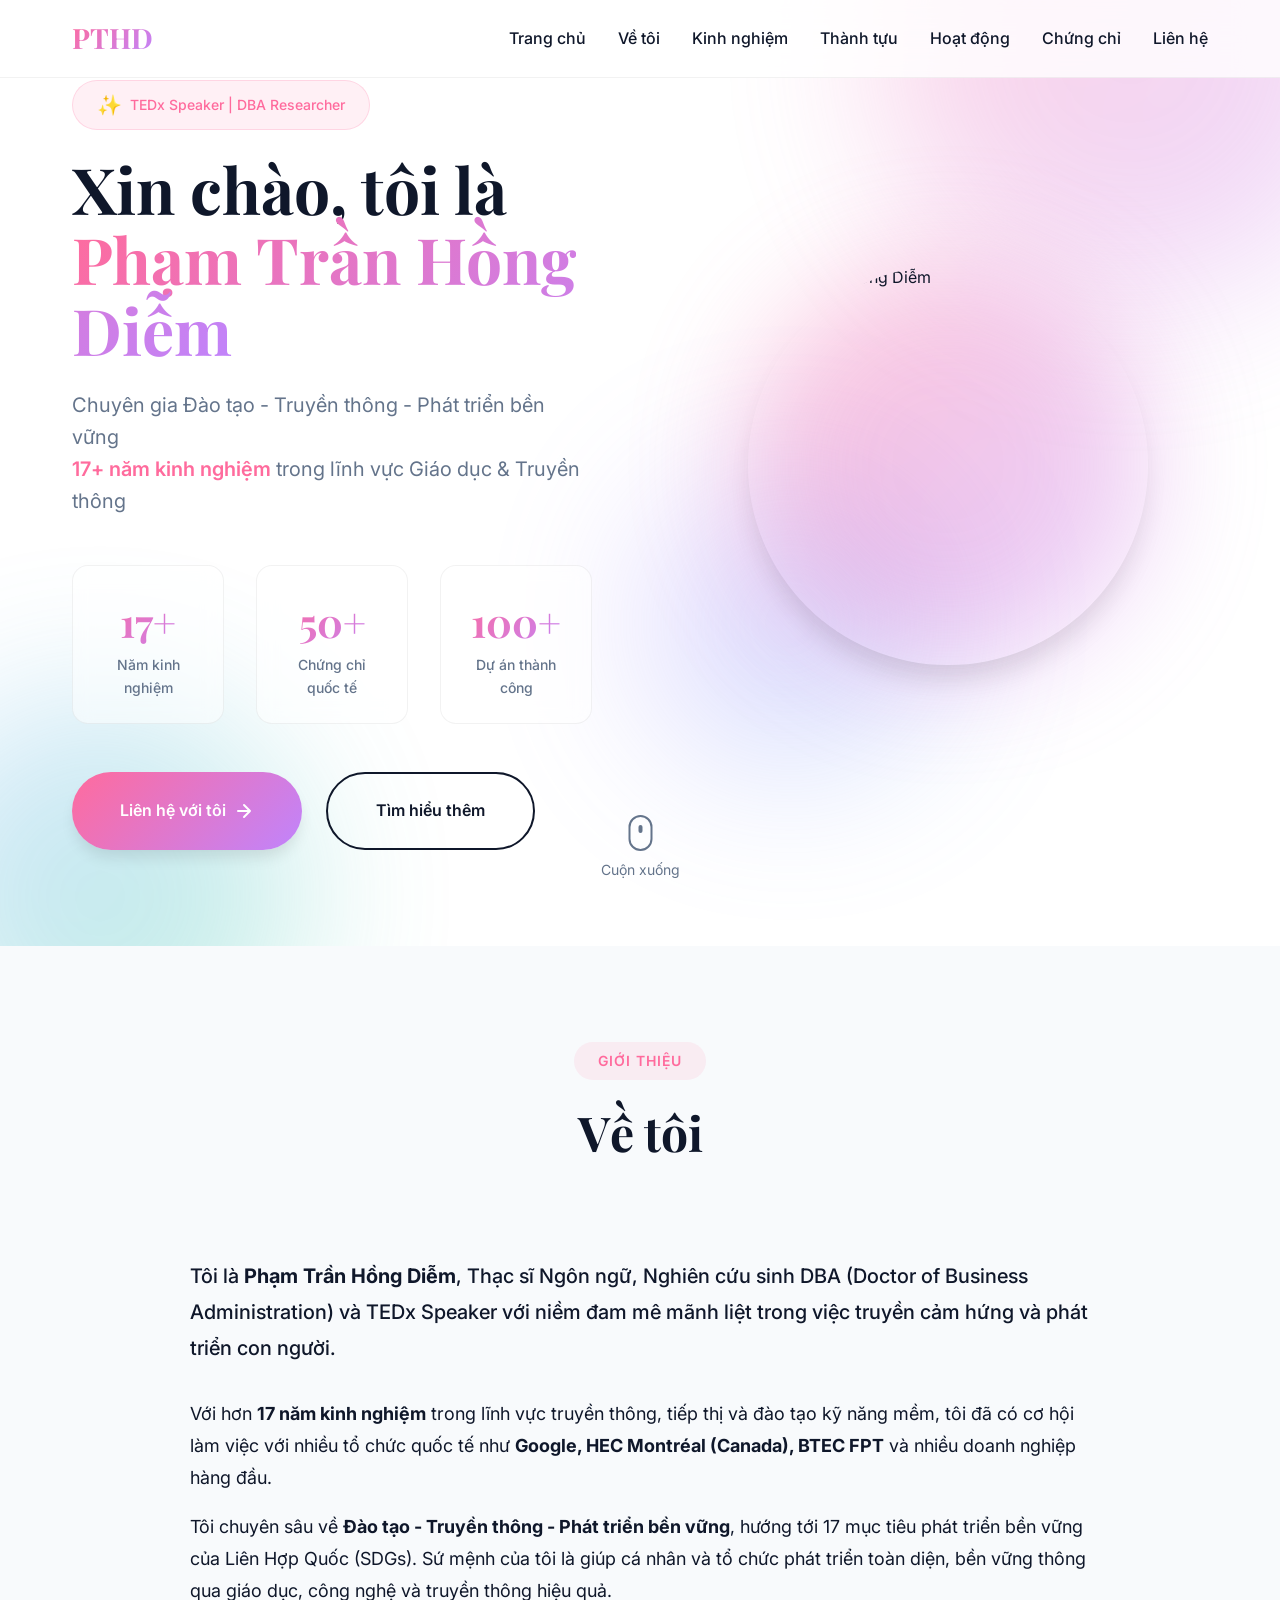
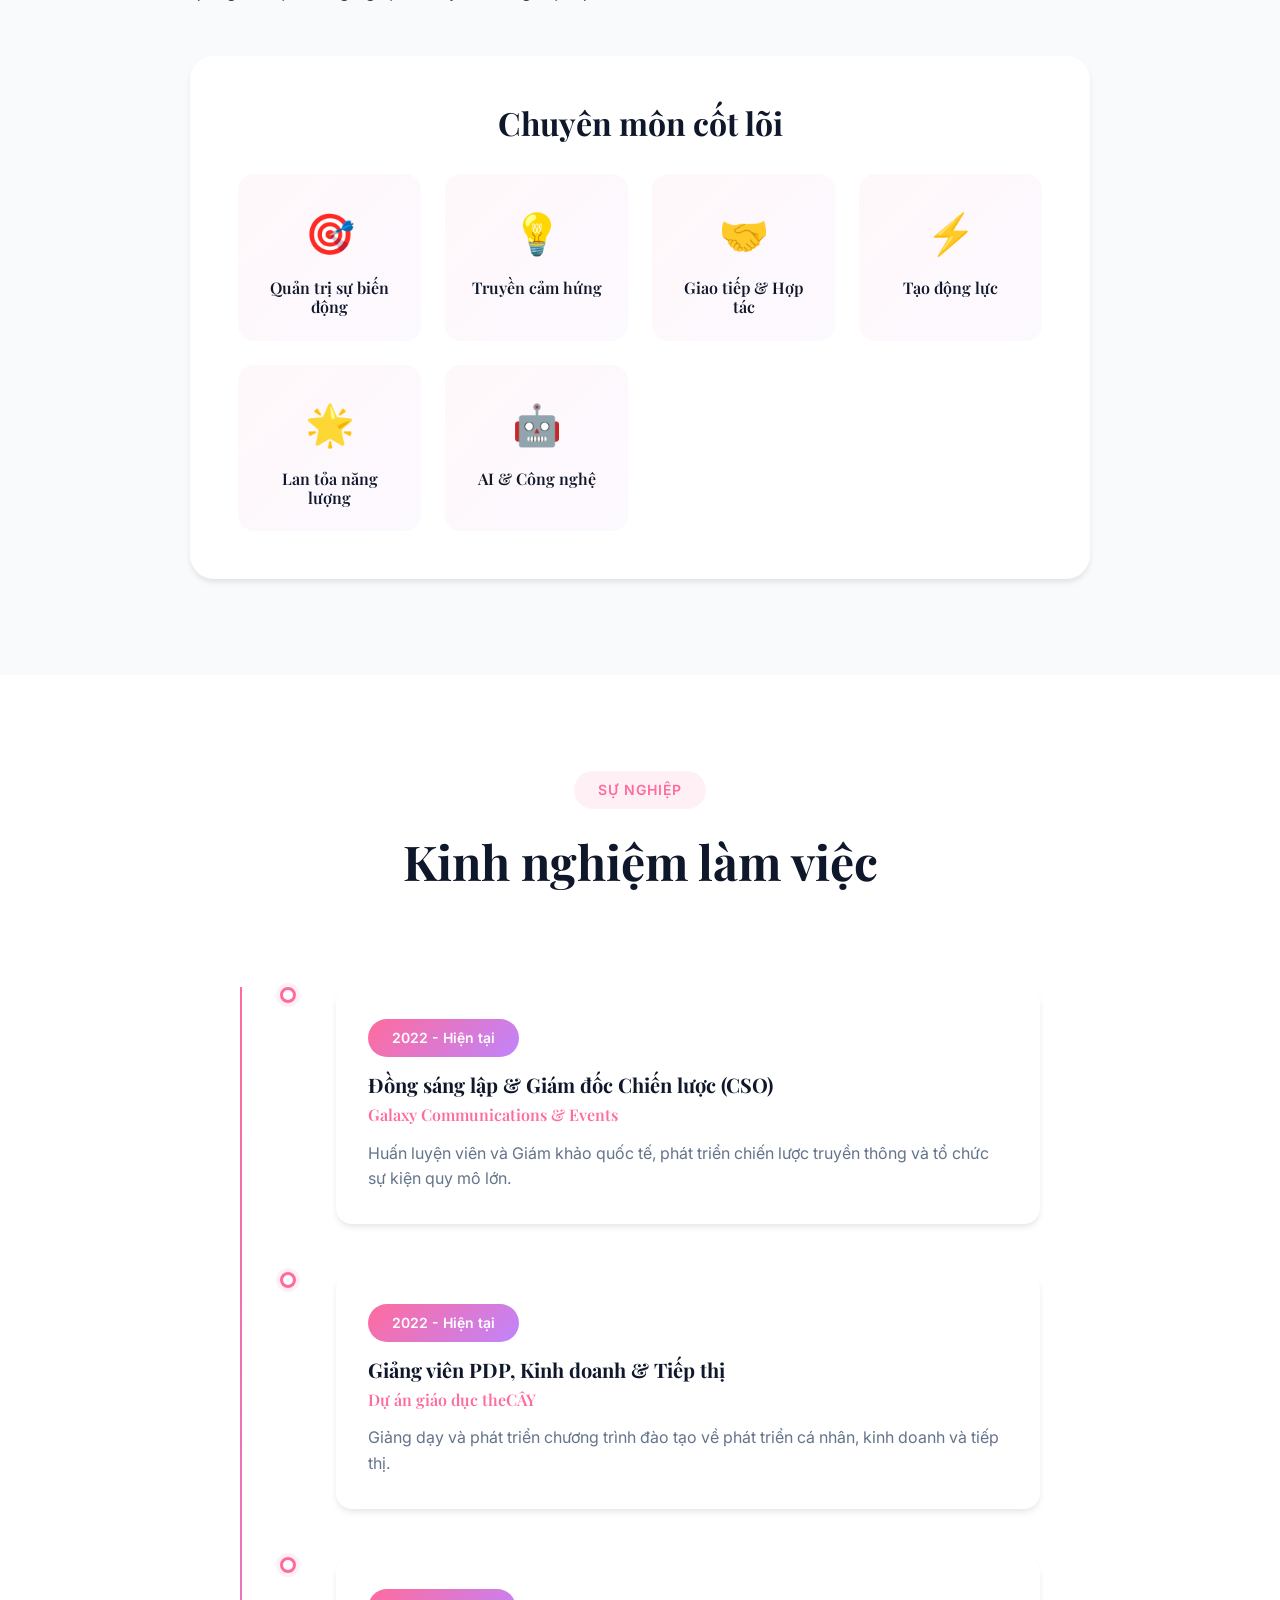
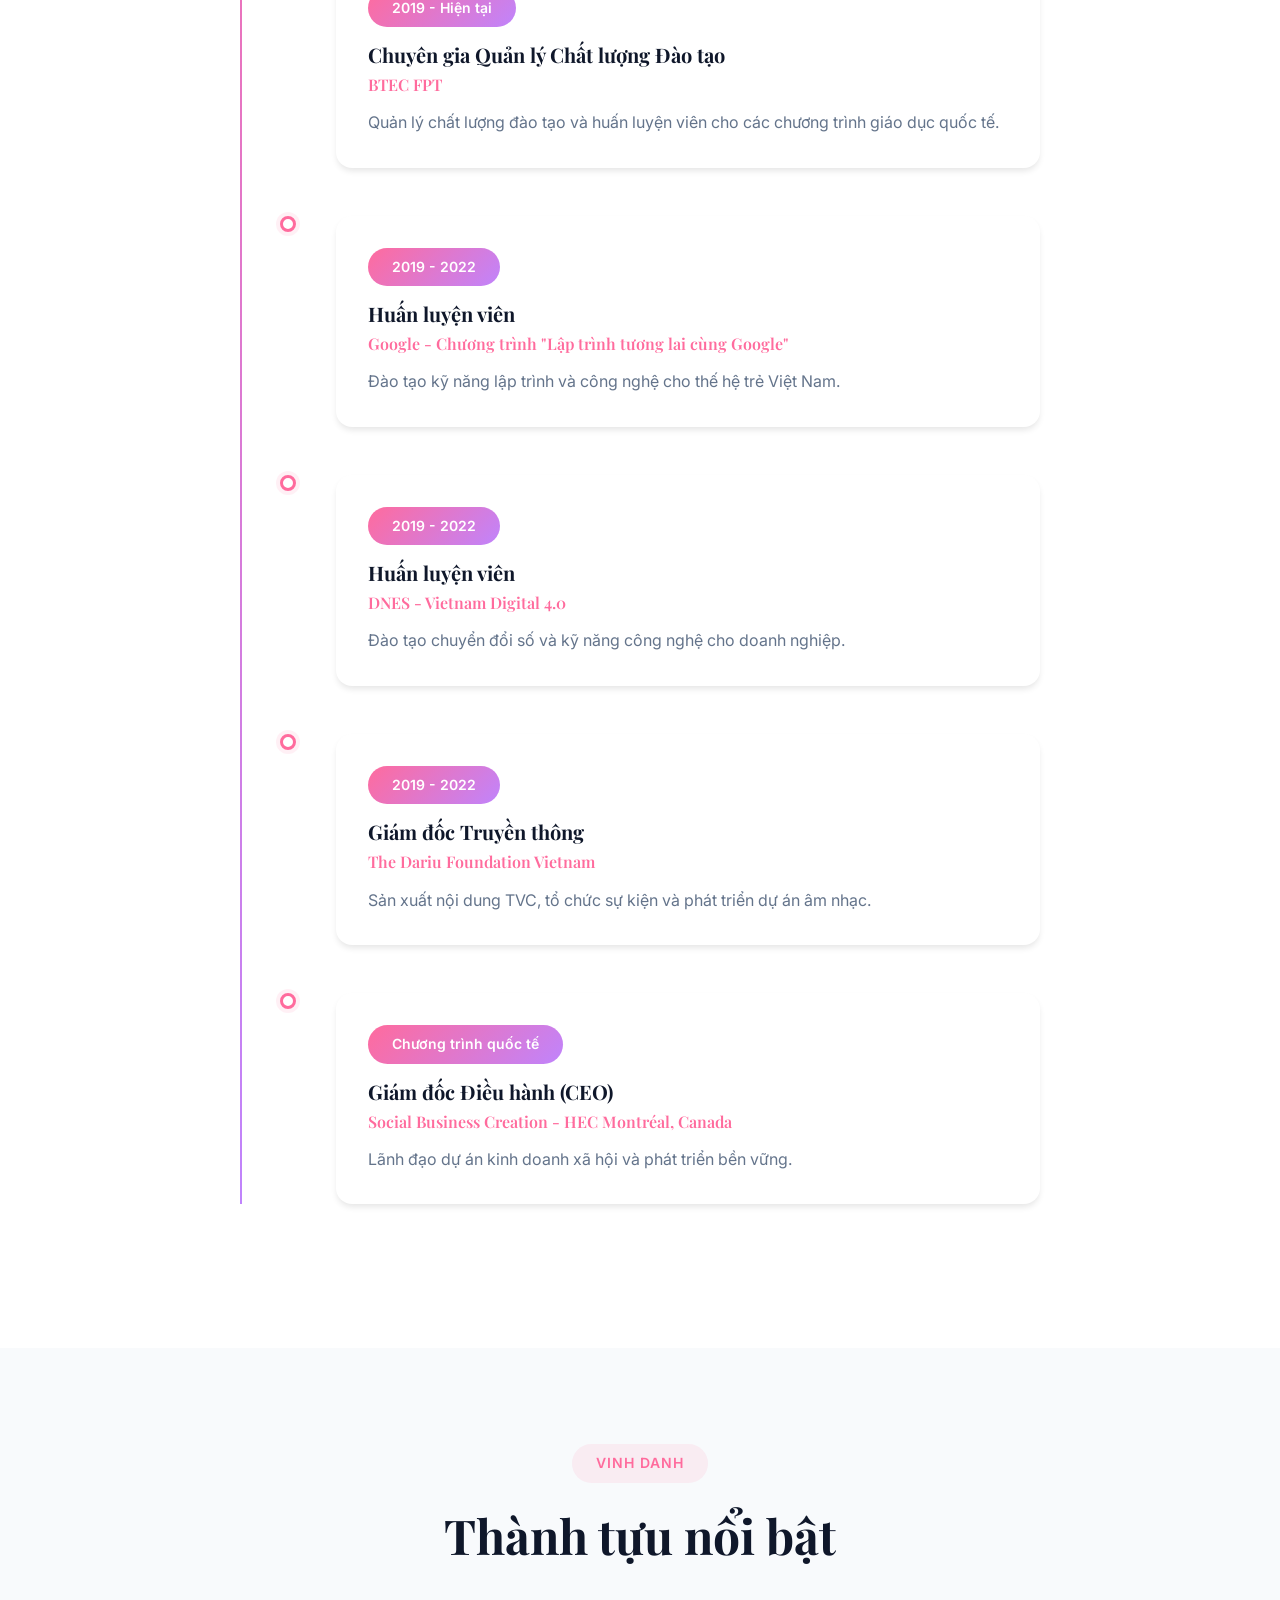
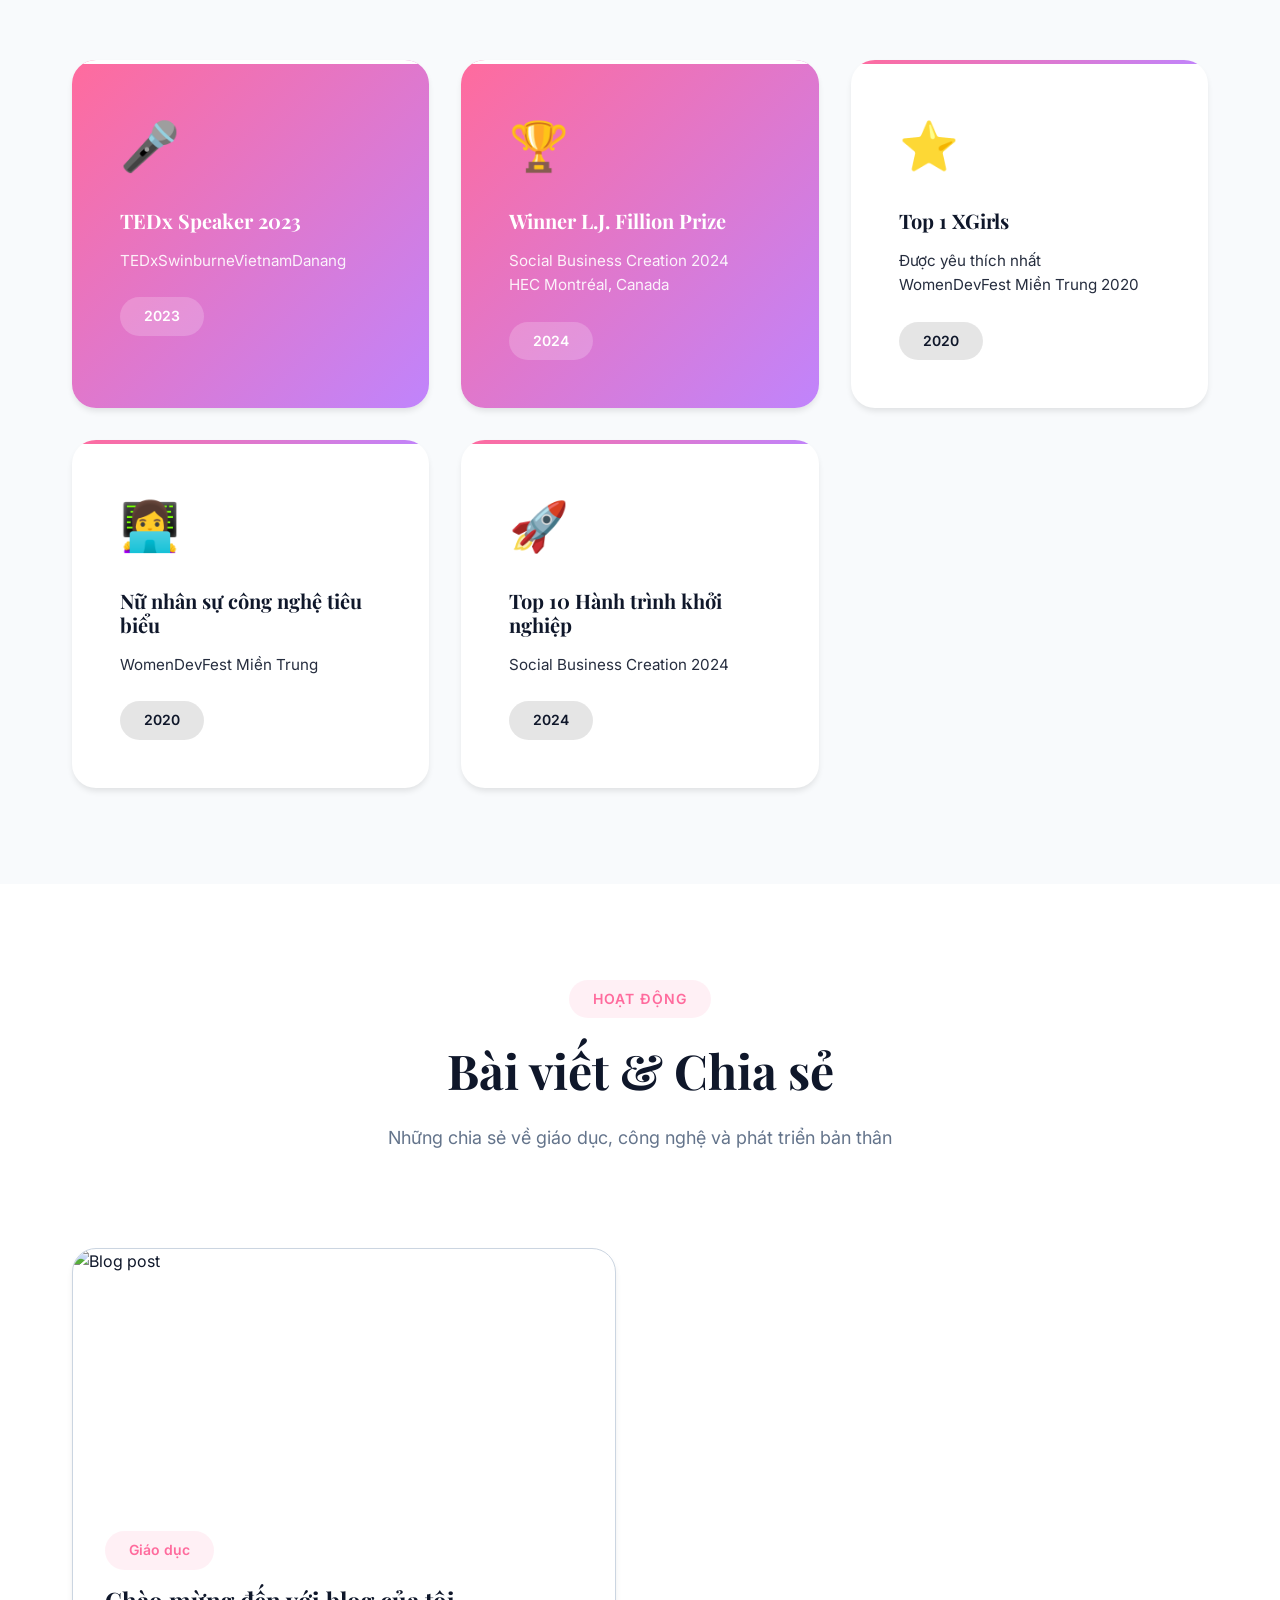
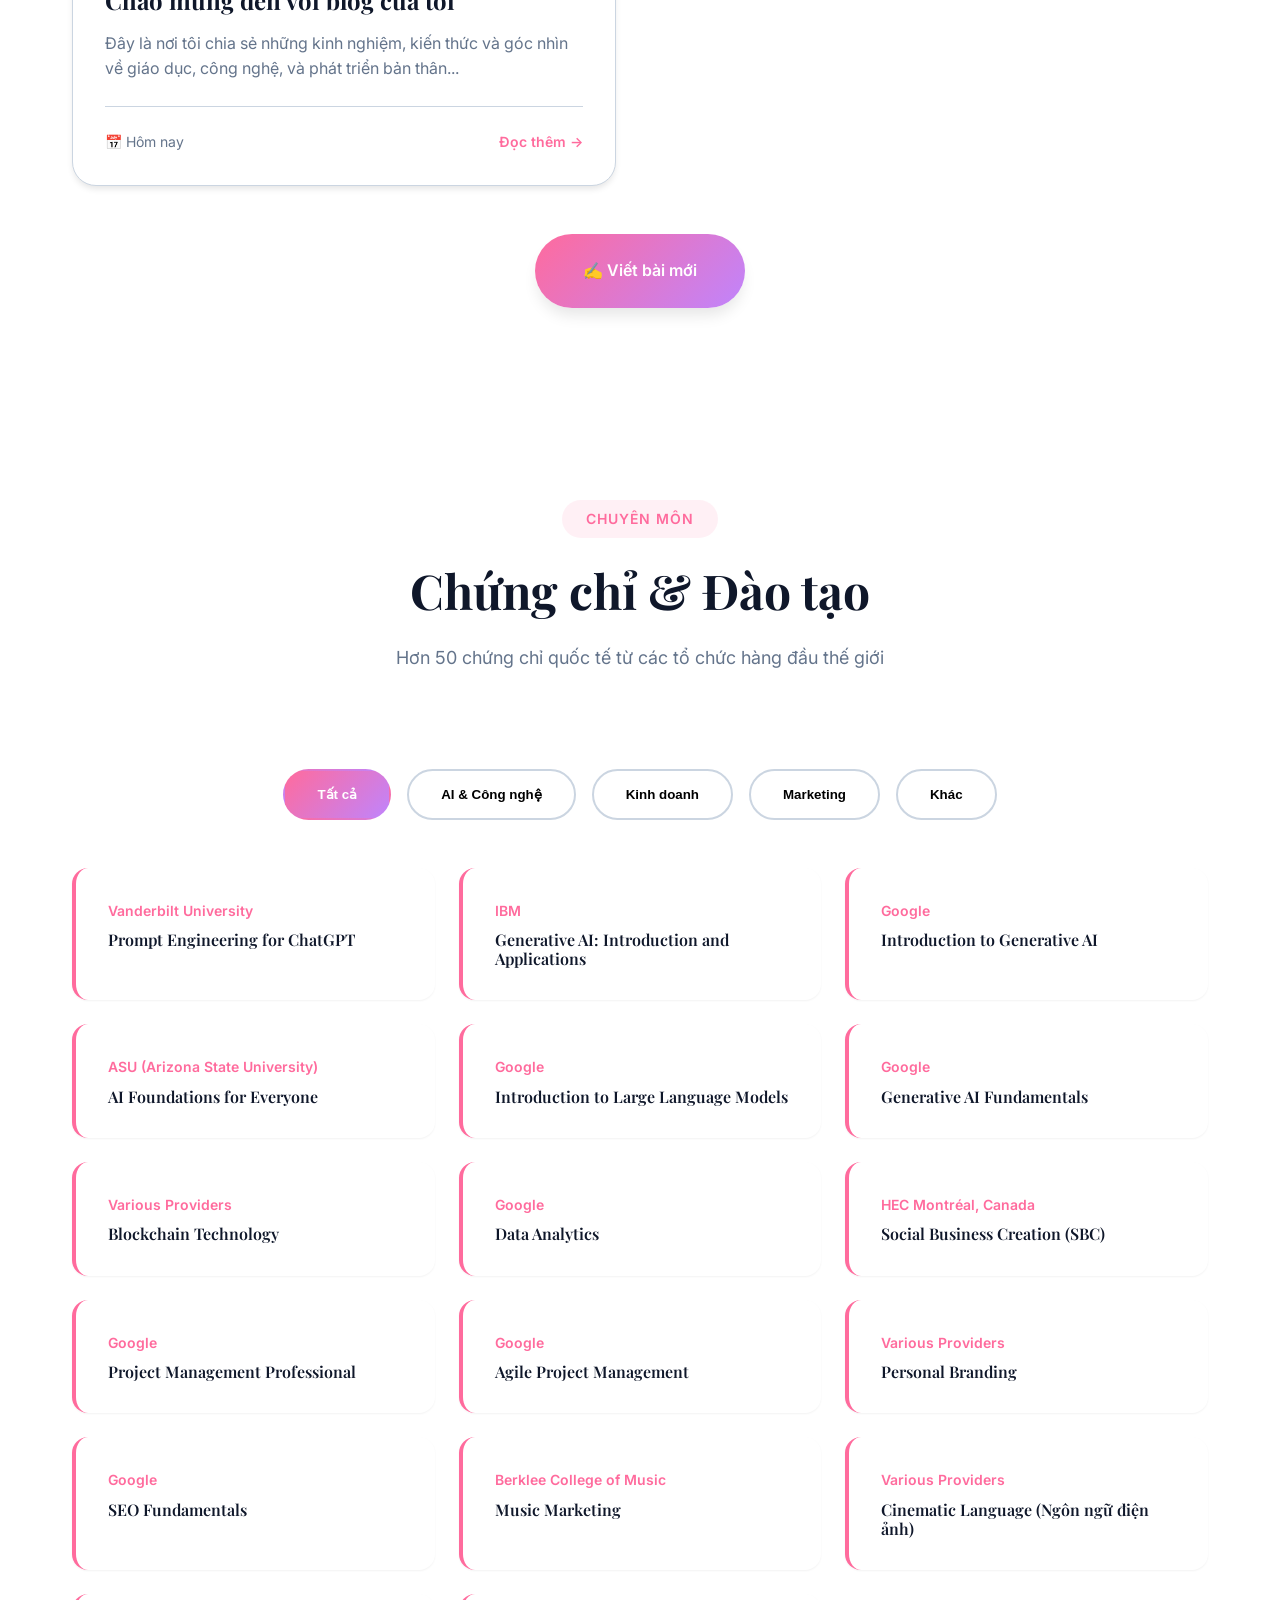
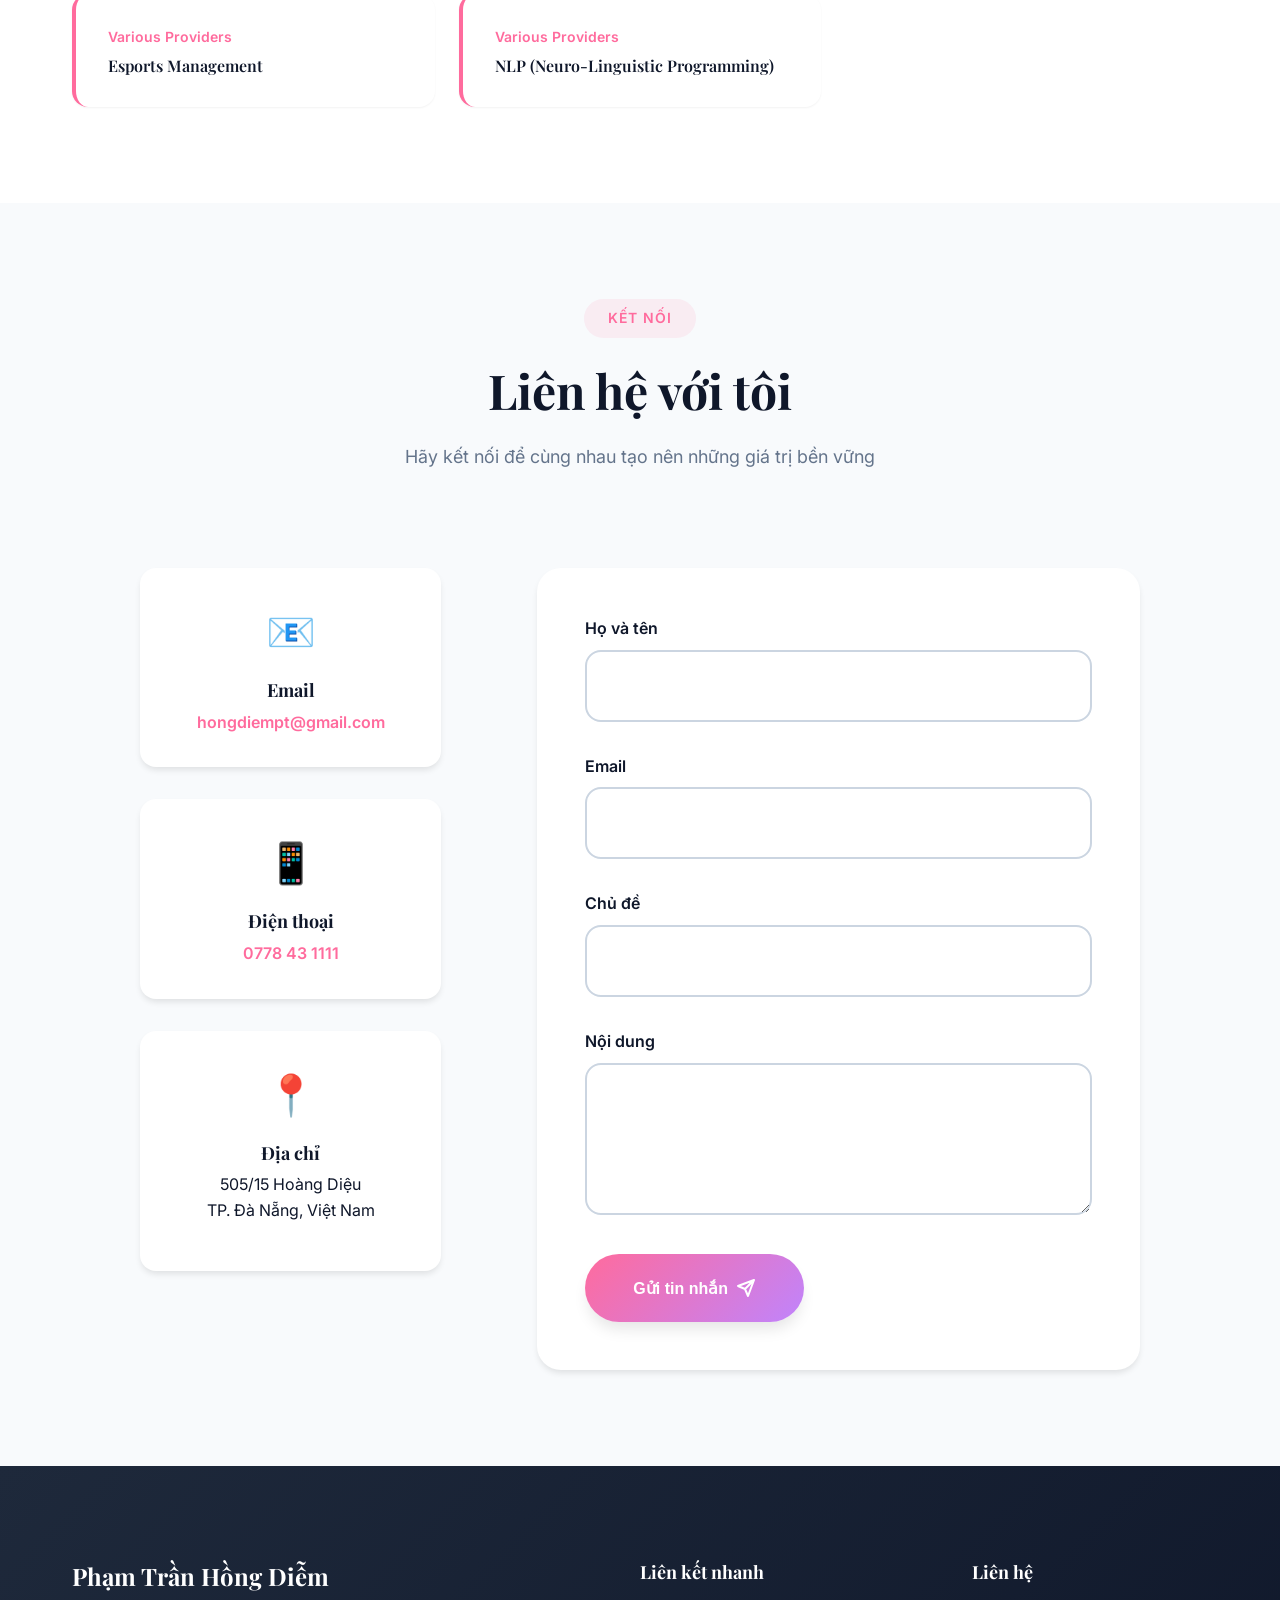
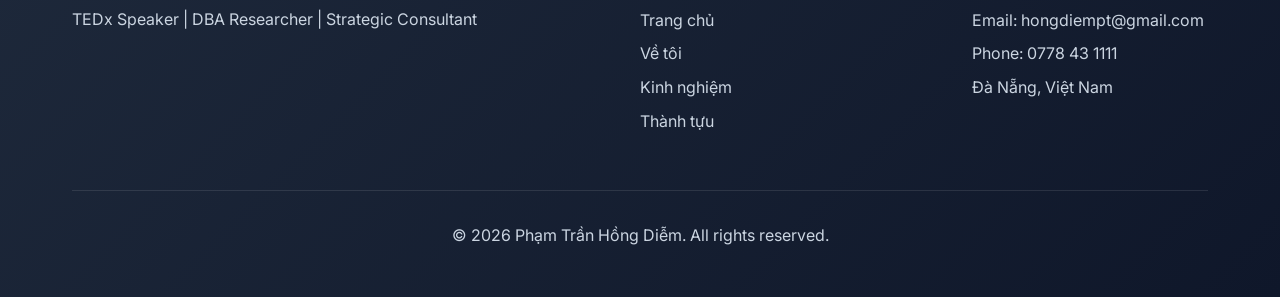
==== index.html @ 6c9c00c5 "Add files via upload" ====
<!DOCTYPE html>
<html lang="vi">

<head>
    <meta charset="UTF-8">
    <meta name="viewport" content="width=device-width, initial-scale=1.0">
    <meta name="description"
        content="Phạm Trần Hồng Diễm - Chuyên gia Đào tạo, Truyền thông & Phát triển bền vững. TEDx Speaker, DBA Researcher với hơn 17 năm kinh nghiệm.">
    <meta name="keywords" content="Phạm Trần Hồng Diễm, TEDx Speaker, DBA, Đào tạo, Truyền thông, AI, Generative AI">
    <title>Phạm Trần Hồng Diễm | TEDx Speaker & Strategic Consultant</title>
    <link rel="preconnect" href="https://fonts.googleapis.com">
    <link rel="preconnect" href="https://fonts.gstatic.com" crossorigin>
    <link
        href="https://fonts.googleapis.com/css2?family=Inter:wght@300;400;500;600;700;800&family=Playfair+Display:wght@400;500;600;700&display=swap"
        rel="stylesheet">
    <link rel="stylesheet" href="styles.css">
</head>

<body>
    <!-- Navigation -->
    <nav class="navbar" id="navbar">
        <div class="container nav-container">
            <div class="logo">
                <span class="logo-text">PTHD</span>
            </div>
            <ul class="nav-menu" id="nav-menu">
                <li><a href="#home" class="nav-link">Trang chủ</a></li>
                <li><a href="#about" class="nav-link">Về tôi</a></li>
                <li><a href="#experience" class="nav-link">Kinh nghiệm</a></li>
                <li><a href="#achievements" class="nav-link">Thành tựu</a></li>
                <li><a href="#blog" class="nav-link">Hoạt động</a></li>
                <li><a href="#certifications" class="nav-link">Chứng chỉ</a></li>
                <li><a href="#contact" class="nav-link">Liên hệ</a></li>
            </ul>
            <div class="hamburger" id="hamburger">
                <span></span>
                <span></span>
                <span></span>
            </div>
        </div>
    </nav>

    <!-- Hero Section -->
    <section id="home" class="hero">
        <div class="hero-background">
            <div class="gradient-orb orb-1"></div>
            <div class="gradient-orb orb-2"></div>
            <div class="gradient-orb orb-3"></div>
        </div>
        <div class="container hero-container">
            <div class="hero-content">
                <div class="hero-badge">
                    <span class="badge-icon">✨</span>
                    <span>TEDx Speaker | DBA Researcher</span>
                </div>
                <h1 class="hero-title">
                    Xin chào, tôi là<br>
                    <span class="gradient-text">Phạm Trần Hồng Diễm</span>
                </h1>
                <p class="hero-subtitle">
                    Chuyên gia Đào tạo - Truyền thông - Phát triển bền vững<br>
                    <span class="highlight">17+ năm kinh nghiệm</span> trong lĩnh vực Giáo dục & Truyền thông
                </p>
                <div class="hero-stats">
                    <div class="stat-item">
                        <div class="stat-number">17+</div>
                        <div class="stat-label">Năm kinh nghiệm</div>
                    </div>
                    <div class="stat-item">
                        <div class="stat-number">50+</div>
                        <div class="stat-label">Chứng chỉ quốc tế</div>
                    </div>
                    <div class="stat-item">
                        <div class="stat-number">100+</div>
                        <div class="stat-label">Dự án thành công</div>
                    </div>
                </div>
                <div class="hero-cta">
                    <a href="#contact" class="btn btn-primary">
                        <span>Liên hệ với tôi</span>
                        <svg width="20" height="20" viewBox="0 0 20 20" fill="none">
                            <path d="M4 10H16M16 10L10 4M16 10L10 16" stroke="currentColor" stroke-width="2"
                                stroke-linecap="round" stroke-linejoin="round" />
                        </svg>
                    </a>
                    <a href="#about" class="btn btn-secondary">
                        <span>Tìm hiểu thêm</span>
                    </a>
                </div>
            </div>
            <div class="hero-image">
                <div class="image-wrapper">
                    <div class="image-glow"></div>
                    <div class="profile-placeholder">
                        <img src="images/profile_photo.png" alt="Phạm Trần Hồng Diễm" class="profile-img">
                    </div>
                </div>
            </div>
        </div>
        <div class="scroll-indicator">
            <div class="mouse">
                <div class="wheel"></div>
            </div>
            <p>Cuộn xuống</p>
        </div>
    </section>

    <!-- About Section -->
    <section id="about" class="about">
        <div class="container">
            <div class="section-header">
                <span class="section-tag">Giới thiệu</span>
                <h2 class="section-title">Về tôi</h2>
            </div>
            <div class="about-content">
                <div class="about-text">
                    <p class="lead">
                        Tôi là <strong>Phạm Trần Hồng Diễm</strong>, Thạc sĩ Ngôn ngữ, Nghiên cứu sinh DBA (Doctor of
                        Business Administration) và TEDx Speaker với niềm đam mê mãnh liệt trong việc truyền cảm hứng và
                        phát triển con người.
                    </p>
                    <p>
                        Với hơn <strong>17 năm kinh nghiệm</strong> trong lĩnh vực truyền thông, tiếp thị và đào tạo kỹ
                        năng mềm, tôi đã có cơ hội làm việc với nhiều tổ chức quốc tế như <strong>Google, HEC Montréal
                            (Canada), BTEC FPT</strong> và nhiều doanh nghiệp hàng đầu.
                    </p>
                    <p>
                        Tôi chuyên sâu về <strong>Đào tạo - Truyền thông - Phát triển bền vững</strong>, hướng tới 17
                        mục tiêu phát triển bền vững của Liên Hợp Quốc (SDGs). Sứ mệnh của tôi là giúp cá nhân và tổ
                        chức phát triển toàn diện, bền vững thông qua giáo dục, công nghệ và truyền thông hiệu quả.
                    </p>
                    <div class="skills-highlight">
                        <h3>Chuyên môn cốt lõi</h3>
                        <div class="skills-grid">
                            <div class="skill-card">
                                <div class="skill-icon">🎯</div>
                                <h4>Quản trị sự biến động</h4>
                            </div>
                            <div class="skill-card">
                                <div class="skill-icon">💡</div>
                                <h4>Truyền cảm hứng</h4>
                            </div>
                            <div class="skill-card">
                                <div class="skill-icon">🤝</div>
                                <h4>Giao tiếp & Hợp tác</h4>
                            </div>
                            <div class="skill-card">
                                <div class="skill-icon">⚡</div>
                                <h4>Tạo động lực</h4>
                            </div>
                            <div class="skill-card">
                                <div class="skill-icon">🌟</div>
                                <h4>Lan tỏa năng lượng</h4>
                            </div>
                            <div class="skill-card">
                                <div class="skill-icon">🤖</div>
                                <h4>AI & Công nghệ</h4>
                            </div>
                        </div>
                    </div>
                </div>
            </div>
        </div>
    </section>

    <!-- Experience Section -->
    <section id="experience" class="experience">
        <div class="container">
            <div class="section-header">
                <span class="section-tag">Sự nghiệp</span>
                <h2 class="section-title">Kinh nghiệm làm việc</h2>
            </div>
            <div class="timeline">
                <div class="timeline-item">
                    <div class="timeline-marker"></div>
                    <div class="timeline-content">
                        <span class="timeline-date">2022 - Hiện tại</span>
                        <h3>Đồng sáng lập & Giám đốc Chiến lược (CSO)</h3>
                        <h4>Galaxy Communications & Events</h4>
                        <p>Huấn luyện viên và Giám khảo quốc tế, phát triển chiến lược truyền thông và tổ chức sự kiện
                            quy mô lớn.</p>
                    </div>
                </div>
                <div class="timeline-item">
                    <div class="timeline-marker"></div>
                    <div class="timeline-content">
                        <span class="timeline-date">2022 - Hiện tại</span>
                        <h3>Giảng viên PDP, Kinh doanh & Tiếp thị</h3>
                        <h4>Dự án giáo dục theCÂY</h4>
                        <p>Giảng dạy và phát triển chương trình đào tạo về phát triển cá nhân, kinh doanh và tiếp thị.
                        </p>
                    </div>
                </div>
                <div class="timeline-item">
                    <div class="timeline-marker"></div>
                    <div class="timeline-content">
                        <span class="timeline-date">2019 - Hiện tại</span>
                        <h3>Chuyên gia Quản lý Chất lượng Đào tạo</h3>
                        <h4>BTEC FPT</h4>
                        <p>Quản lý chất lượng đào tạo và huấn luyện viên cho các chương trình giáo dục quốc tế.</p>
                    </div>
                </div>
                <div class="timeline-item">
                    <div class="timeline-marker"></div>
                    <div class="timeline-content">
                        <span class="timeline-date">2019 - 2022</span>
                        <h3>Huấn luyện viên</h3>
                        <h4>Google - Chương trình "Lập trình tương lai cùng Google"</h4>
                        <p>Đào tạo kỹ năng lập trình và công nghệ cho thế hệ trẻ Việt Nam.</p>
                    </div>
                </div>
                <div class="timeline-item">
                    <div class="timeline-marker"></div>
                    <div class="timeline-content">
                        <span class="timeline-date">2019 - 2022</span>
                        <h3>Huấn luyện viên</h3>
                        <h4>DNES - Vietnam Digital 4.0</h4>
                        <p>Đào tạo chuyển đổi số và kỹ năng công nghệ cho doanh nghiệp.</p>
                    </div>
                </div>
                <div class="timeline-item">
                    <div class="timeline-marker"></div>
                    <div class="timeline-content">
                        <span class="timeline-date">2019 - 2022</span>
                        <h3>Giám đốc Truyền thông</h3>
                        <h4>The Dariu Foundation Vietnam</h4>
                        <p>Sản xuất nội dung TVC, tổ chức sự kiện và phát triển dự án âm nhạc.</p>
                    </div>
                </div>
                <div class="timeline-item">
                    <div class="timeline-marker"></div>
                    <div class="timeline-content">
                        <span class="timeline-date">Chương trình quốc tế</span>
                        <h3>Giám đốc Điều hành (CEO)</h3>
                        <h4>Social Business Creation - HEC Montréal, Canada</h4>
                        <p>Lãnh đạo dự án kinh doanh xã hội và phát triển bền vững.</p>
                    </div>
                </div>
            </div>
        </div>
    </section>

    <!-- Achievements Section -->
    <section id="achievements" class="achievements">
        <div class="container">
            <div class="section-header">
                <span class="section-tag">Vinh danh</span>
                <h2 class="section-title">Thành tựu nổi bật</h2>
            </div>
            <div class="achievements-grid">
                <div class="achievement-card featured">
                    <div class="achievement-icon">🎤</div>
                    <h3>TEDx Speaker 2023</h3>
                    <p>TEDxSwinburneVietnamDanang</p>
                    <span class="achievement-year">2023</span>
                </div>
                <div class="achievement-card featured">
                    <div class="achievement-icon">🏆</div>
                    <h3>Winner L.J. Fillion Prize</h3>
                    <p>Social Business Creation 2024<br>HEC Montréal, Canada</p>
                    <span class="achievement-year">2024</span>
                </div>
                <div class="achievement-card">
                    <div class="achievement-icon">⭐</div>
                    <h3>Top 1 XGirls</h3>
                    <p>Được yêu thích nhất<br>WomenDevFest Miền Trung 2020</p>
                    <span class="achievement-year">2020</span>
                </div>
                <div class="achievement-card">
                    <div class="achievement-icon">👩‍💻</div>
                    <h3>Nữ nhân sự công nghệ tiêu biểu</h3>
                    <p>WomenDevFest Miền Trung</p>
                    <span class="achievement-year">2020</span>
                </div>
                <div class="achievement-card">
                    <div class="achievement-icon">🚀</div>
                    <h3>Top 10 Hành trình khởi nghiệp</h3>
                    <p>Social Business Creation 2024</p>
                    <span class="achievement-year">2024</span>
                </div>
            </div>
        </div>
    </section>

    <!-- Blog/Activities Section -->
    <section id="blog" class="blog">
        <div class="container">
            <div class="section-header">
                <span class="section-tag">Hoạt động</span>
                <h2 class="section-title">Bài viết & Chia sẻ</h2>
                <p class="section-description">Những chia sẻ về giáo dục, công nghệ và phát triển bản thân</p>
            </div>
            <div class="blog-grid" id="blog-grid">
                <!-- Blog posts will be loaded dynamically -->
                <div class="blog-card">
                    <div class="blog-thumbnail">
                        <img src="images/profile_photo.png" alt="Blog post">
                    </div>
                    <div class="blog-content">
                        <span class="blog-category">Giáo dục</span>
                        <h3>Chào mừng đến với blog của tôi</h3>
                        <p>Đây là nơi tôi chia sẻ những kinh nghiệm, kiến thức và góc nhìn về giáo dục, công nghệ, và
                            phát triển bản thân...</p>
                        <div class="blog-meta">
                            <span>📅 Hôm nay</span>
                            <a href="#" class="blog-read-more">Đọc thêm →</a>
                        </div>
                    </div>
                </div>
            </div>
            <div class="blog-cta">
                <a href="admin.html" class="btn btn-primary">✍️ Viết bài mới</a>
            </div>
        </div>
    </section>

    <!-- Certifications Section -->
    <section id="certifications" class="certifications">
        <div class="container">
            <div class="section-header">
                <span class="section-tag">Chuyên môn</span>
                <h2 class="section-title">Chứng chỉ & Đào tạo</h2>
                <p class="section-description">Hơn 50 chứng chỉ quốc tế từ các tổ chức hàng đầu thế giới</p>
            </div>
            <div class="cert-categories">
                <button class="cert-filter active" data-category="all">Tất cả</button>
                <button class="cert-filter" data-category="ai">AI & Công nghệ</button>
                <button class="cert-filter" data-category="business">Kinh doanh</button>
                <button class="cert-filter" data-category="marketing">Marketing</button>
                <button class="cert-filter" data-category="other">Khác</button>
            </div>
            <div class="cert-grid">
                <!-- AI & Technology -->
                <div class="cert-card" data-category="ai">
                    <div class="cert-provider">Vanderbilt University</div>
                    <h4>Prompt Engineering for ChatGPT</h4>
                </div>
                <div class="cert-card" data-category="ai">
                    <div class="cert-provider">IBM</div>
                    <h4>Generative AI: Introduction and Applications</h4>
                </div>
                <div class="cert-card" data-category="ai">
                    <div class="cert-provider">Google</div>
                    <h4>Introduction to Generative AI</h4>
                </div>
                <div class="cert-card" data-category="ai">
                    <div class="cert-provider">ASU (Arizona State University)</div>
                    <h4>AI Foundations for Everyone</h4>
                </div>
                <div class="cert-card" data-category="ai">
                    <div class="cert-provider">Google</div>
                    <h4>Introduction to Large Language Models</h4>
                </div>
                <div class="cert-card" data-category="ai">
                    <div class="cert-provider">Google</div>
                    <h4>Generative AI Fundamentals</h4>
                </div>
                <div class="cert-card" data-category="ai">
                    <div class="cert-provider">Various Providers</div>
                    <h4>Blockchain Technology</h4>
                </div>
                <div class="cert-card" data-category="ai">
                    <div class="cert-provider">Google</div>
                    <h4>Data Analytics</h4>
                </div>

                <!-- Business & Management -->
                <div class="cert-card" data-category="business">
                    <div class="cert-provider">HEC Montréal, Canada</div>
                    <h4>Social Business Creation (SBC)</h4>
                </div>
                <div class="cert-card" data-category="business">
                    <div class="cert-provider">Google</div>
                    <h4>Project Management Professional</h4>
                </div>
                <div class="cert-card" data-category="business">
                    <div class="cert-provider">Google</div>
                    <h4>Agile Project Management</h4>
                </div>
                <div class="cert-card" data-category="business">
                    <div class="cert-provider">Various Providers</div>
                    <h4>Personal Branding</h4>
                </div>

                <!-- Marketing -->
                <div class="cert-card" data-category="marketing">
                    <div class="cert-provider">Google</div>
                    <h4>SEO Fundamentals</h4>
                </div>
                <div class="cert-card" data-category="marketing">
                    <div class="cert-provider">Berklee College of Music</div>
                    <h4>Music Marketing</h4>
                </div>

                <!-- Other -->
                <div class="cert-card" data-category="other">
                    <div class="cert-provider">Various Providers</div>
                    <h4>Cinematic Language (Ngôn ngữ điện ảnh)</h4>
                </div>
                <div class="cert-card" data-category="other">
                    <div class="cert-provider">Various Providers</div>
                    <h4>Esports Management</h4>
                </div>
                <div class="cert-card" data-category="other">
                    <div class="cert-provider">Various Providers</div>
                    <h4>NLP (Neuro-Linguistic Programming)</h4>
                </div>
            </div>
        </div>
    </section>

    <!-- Contact Section -->
    <section id="contact" class="contact">
        <div class="container">
            <div class="section-header">
                <span class="section-tag">Kết nối</span>
                <h2 class="section-title">Liên hệ với tôi</h2>
                <p class="section-description">Hãy kết nối để cùng nhau tạo nên những giá trị bền vững</p>
            </div>
            <div class="contact-content">
                <div class="contact-info">
                    <div class="contact-card">
                        <div class="contact-icon">📧</div>
                        <h4>Email</h4>
                        <a href="mailto:hongdiempt@gmail.com">hongdiempt@gmail.com</a>
                    </div>
                    <div class="contact-card">
                        <div class="contact-icon">📱</div>
                        <h4>Điện thoại</h4>
                        <a href="tel:0778431111">0778 43 1111</a>
                    </div>
                    <div class="contact-card">
                        <div class="contact-icon">📍</div>
                        <h4>Địa chỉ</h4>
                        <p>505/15 Hoàng Diệu<br>TP. Đà Nẵng, Việt Nam</p>
                    </div>
                </div>
                <div class="contact-form-wrapper">
                    <form class="contact-form" id="contact-form">
                        <div class="form-group">
                            <label for="name">Họ và tên</label>
                            <input type="text" id="name" name="name" required>
                        </div>
                        <div class="form-group">
                            <label for="email">Email</label>
                            <input type="email" id="email" name="email" required>
                        </div>
                        <div class="form-group">
                            <label for="subject">Chủ đề</label>
                            <input type="text" id="subject" name="subject" required>
                        </div>
                        <div class="form-group">
                            <label for="message">Nội dung</label>
                            <textarea id="message" name="message" rows="5" required></textarea>
                        </div>
                        <button type="submit" class="btn btn-primary">
                            <span>Gửi tin nhắn</span>
                            <svg width="20" height="20" viewBox="0 0 20 20" fill="none">
                                <path d="M18 2L9 11M18 2L12 18L9 11M18 2L2 8L9 11" stroke="currentColor"
                                    stroke-width="2" stroke-linecap="round" stroke-linejoin="round" />
                            </svg>
                        </button>
                    </form>
                </div>
            </div>
        </div>
    </section>

    <!-- Footer -->
    <footer class="footer">
        <div class="container">
            <div class="footer-content">
                <div class="footer-brand">
                    <h3>Phạm Trần Hồng Diễm</h3>
                    <p>TEDx Speaker | DBA Researcher | Strategic Consultant</p>
                </div>
                <div class="footer-links">
                    <h4>Liên kết nhanh</h4>
                    <ul>
                        <li><a href="#home">Trang chủ</a></li>
                        <li><a href="#about">Về tôi</a></li>
                        <li><a href="#experience">Kinh nghiệm</a></li>
                        <li><a href="#achievements">Thành tựu</a></li>
                    </ul>
                </div>
                <div class="footer-contact">
                    <h4>Liên hệ</h4>
                    <p>Email: hongdiempt@gmail.com</p>
                    <p>Phone: 0778 43 1111</p>
                    <p>Đà Nẵng, Việt Nam</p>
                </div>
            </div>
            <div class="footer-bottom">
                <p>&copy; 2026 Phạm Trần Hồng Diễm. All rights reserved.</p>
            </div>
        </div>
    </footer>

    <script src="script.js"></script>
</body>

</html>
---- styles.css ----
/* ===== CSS Variables & Design System ===== */
:root {
    /* Colors */
    --color-primary: #FF6B9D;
    --color-primary-light: #FFB4D0;
    --color-primary-dark: #E84A7F;
    --color-secondary: #C084FC;
    --color-secondary-light: #E9D5FF;
    --color-accent: #60A5FA;
    --color-success: #34D399;

    /* Neutrals */
    --color-dark: #0F172A;
    --color-dark-light: #1E293B;
    --color-gray: #64748B;
    --color-gray-light: #CBD5E1;
    --color-white: #FFFFFF;
    --color-off-white: #F8FAFC;

    /* Gradients */
    --gradient-primary: linear-gradient(135deg, #FF6B9D 0%, #C084FC 100%);
    --gradient-secondary: linear-gradient(135deg, #60A5FA 0%, #34D399 100%);
    --gradient-dark: linear-gradient(135deg, #1E293B 0%, #0F172A 100%);

    /* Typography */
    --font-primary: 'Inter', -apple-system, BlinkMacSystemFont, 'Segoe UI', sans-serif;
    --font-display: 'Playfair Display', Georgia, serif;

    /* Spacing */
    --spacing-xs: 0.5rem;
    --spacing-sm: 1rem;
    --spacing-md: 1.5rem;
    --spacing-lg: 2rem;
    --spacing-xl: 3rem;
    --spacing-2xl: 4rem;
    --spacing-3xl: 6rem;

    /* Border Radius */
    --radius-sm: 0.5rem;
    --radius-md: 1rem;
    --radius-lg: 1.5rem;
    --radius-xl: 2rem;
    --radius-full: 9999px;

    /* Shadows */
    --shadow-sm: 0 1px 2px 0 rgba(0, 0, 0, 0.05);
    --shadow-md: 0 4px 6px -1px rgba(0, 0, 0, 0.1);
    --shadow-lg: 0 10px 15px -3px rgba(0, 0, 0, 0.1);
    --shadow-xl: 0 20px 25px -5px rgba(0, 0, 0, 0.1);
    --shadow-glow: 0 0 40px rgba(255, 107, 157, 0.3);

    /* Transitions */
    --transition-fast: 150ms ease-in-out;
    --transition-base: 300ms ease-in-out;
    --transition-slow: 500ms ease-in-out;
}

/* ===== Reset & Base Styles ===== */
* {
    margin: 0;
    padding: 0;
    box-sizing: border-box;
}

html {
    scroll-behavior: smooth;
    font-size: 16px;
}

body {
    font-family: var(--font-primary);
    color: var(--color-dark);
    background-color: var(--color-white);
    line-height: 1.6;
    overflow-x: hidden;
}

/* ===== Typography ===== */
h1,
h2,
h3,
h4,
h5,
h6 {
    font-family: var(--font-display);
    font-weight: 700;
    line-height: 1.2;
    margin-bottom: var(--spacing-md);
}

h1 {
    font-size: clamp(2.5rem, 5vw, 4rem);
}

h2 {
    font-size: clamp(2rem, 4vw, 3rem);
}

h3 {
    font-size: clamp(1.5rem, 3vw, 2rem);
}

h4 {
    font-size: clamp(1.25rem, 2.5vw, 1.5rem);
}

p {
    margin-bottom: var(--spacing-sm);
}

a {
    color: inherit;
    text-decoration: none;
    transition: all var(--transition-base);
}

/* ===== Utility Classes ===== */
.container {
    max-width: 1200px;
    margin: 0 auto;
    padding: 0 var(--spacing-lg);
}

.gradient-text {
    background: var(--gradient-primary);
    -webkit-background-clip: text;
    -webkit-text-fill-color: transparent;
    background-clip: text;
}

.highlight {
    color: var(--color-primary);
    font-weight: 600;
}

/* ===== Navigation ===== */
.navbar {
    position: fixed;
    top: 0;
    left: 0;
    right: 0;
    z-index: 1000;
    background: rgba(255, 255, 255, 0.8);
    backdrop-filter: blur(20px);
    border-bottom: 1px solid rgba(0, 0, 0, 0.05);
    transition: all var(--transition-base);
}

.navbar.scrolled {
    background: rgba(255, 255, 255, 0.95);
    box-shadow: var(--shadow-md);
}

.nav-container {
    display: flex;
    justify-content: space-between;
    align-items: center;
    padding: var(--spacing-sm) var(--spacing-lg);
}

.logo-text {
    font-family: var(--font-display);
    font-size: 1.75rem;
    font-weight: 700;
    background: var(--gradient-primary);
    -webkit-background-clip: text;
    -webkit-text-fill-color: transparent;
    background-clip: text;
}

.nav-menu {
    display: flex;
    list-style: none;
    gap: var(--spacing-lg);
}

.nav-link {
    font-weight: 500;
    position: relative;
    padding: var(--spacing-xs) 0;
}

.nav-link::after {
    content: '';
    position: absolute;
    bottom: 0;
    left: 0;
    width: 0;
    height: 2px;
    background: var(--gradient-primary);
    transition: width var(--transition-base);
}

.nav-link:hover::after {
    width: 100%;
}

.hamburger {
    display: none;
    flex-direction: column;
    gap: 6px;
    cursor: pointer;
}

.hamburger span {
    width: 25px;
    height: 3px;
    background: var(--color-dark);
    border-radius: var(--radius-full);
    transition: all var(--transition-base);
}

/* ===== Hero Section ===== */
.hero {
    position: relative;
    min-height: 100vh;
    display: flex;
    align-items: center;
    padding-top: 80px;
    overflow: hidden;
}

.hero-background {
    position: absolute;
    top: 0;
    left: 0;
    right: 0;
    bottom: 0;
    z-index: -1;
    overflow: hidden;
}

.gradient-orb {
    position: absolute;
    border-radius: 50%;
    filter: blur(80px);
    opacity: 0.3;
    animation: float 20s ease-in-out infinite;
}

.orb-1 {
    width: 500px;
    height: 500px;
    background: var(--gradient-primary);
    top: -200px;
    right: -100px;
    animation-delay: 0s;
}

.orb-2 {
    width: 400px;
    height: 400px;
    background: var(--gradient-secondary);
    bottom: -150px;
    left: -100px;
    animation-delay: 5s;
}

.orb-3 {
    width: 300px;
    height: 300px;
    background: linear-gradient(135deg, #C084FC 0%, #60A5FA 100%);
    top: 50%;
    left: 50%;
    transform: translate(-50%, -50%);
    animation-delay: 10s;
}

@keyframes float {

    0%,
    100% {
        transform: translate(0, 0) scale(1);
    }

    33% {
        transform: translate(30px, -30px) scale(1.1);
    }

    66% {
        transform: translate(-20px, 20px) scale(0.9);
    }
}

.hero-container {
    display: grid;
    grid-template-columns: 1fr 1fr;
    gap: var(--spacing-3xl);
    align-items: center;
}

.hero-content {
    animation: fadeInUp 1s ease-out;
}

.hero-badge {
    display: inline-flex;
    align-items: center;
    gap: var(--spacing-xs);
    padding: var(--spacing-xs) var(--spacing-md);
    background: rgba(255, 107, 157, 0.1);
    border: 1px solid rgba(255, 107, 157, 0.2);
    border-radius: var(--radius-full);
    font-size: 0.875rem;
    font-weight: 500;
    color: var(--color-primary);
    margin-bottom: var(--spacing-md);
}

.badge-icon {
    font-size: 1.25rem;
}

.hero-title {
    margin-bottom: var(--spacing-md);
    line-height: 1.1;
}

.hero-subtitle {
    font-size: 1.25rem;
    color: var(--color-gray);
    margin-bottom: var(--spacing-xl);
    line-height: 1.6;
}

.hero-stats {
    display: grid;
    grid-template-columns: repeat(3, 1fr);
    gap: var(--spacing-lg);
    margin-bottom: var(--spacing-xl);
}

.stat-item {
    text-align: center;
    padding: var(--spacing-md);
    background: rgba(255, 255, 255, 0.5);
    border-radius: var(--radius-md);
    backdrop-filter: blur(10px);
    border: 1px solid rgba(0, 0, 0, 0.05);
}

.stat-number {
    font-family: var(--font-display);
    font-size: 2.5rem;
    font-weight: 700;
    background: var(--gradient-primary);
    -webkit-background-clip: text;
    -webkit-text-fill-color: transparent;
    background-clip: text;
}

.stat-label {
    font-size: 0.875rem;
    color: var(--color-gray);
    font-weight: 500;
}

.hero-cta {
    display: flex;
    gap: var(--spacing-md);
    flex-wrap: wrap;
}

.btn {
    display: inline-flex;
    align-items: center;
    gap: var(--spacing-xs);
    padding: var(--spacing-md) var(--spacing-xl);
    border-radius: var(--radius-full);
    font-weight: 600;
    font-size: 1rem;
    cursor: pointer;
    transition: all var(--transition-base);
    border: none;
    outline: none;
}

.btn-primary {
    background: var(--gradient-primary);
    color: var(--color-white);
    box-shadow: var(--shadow-lg);
}

.btn-primary:hover {
    transform: translateY(-2px);
    box-shadow: var(--shadow-xl), var(--shadow-glow);
}

.btn-secondary {
    background: transparent;
    color: var(--color-dark);
    border: 2px solid var(--color-dark);
}

.btn-secondary:hover {
    background: var(--color-dark);
    color: var(--color-white);
    transform: translateY(-2px);
}

.hero-image {
    position: relative;
    display: flex;
    justify-content: center;
    align-items: center;
    animation: fadeIn 1s ease-out 0.3s both;
}

.image-wrapper {
    position: relative;
    width: 400px;
    height: 400px;
}

.image-glow {
    position: absolute;
    top: 50%;
    left: 50%;
    transform: translate(-50%, -50%);
    width: 100%;
    height: 100%;
    background: var(--gradient-primary);
    border-radius: 50%;
    filter: blur(60px);
    opacity: 0.4;
    animation: pulse 3s ease-in-out infinite;
}

.profile-placeholder {
    position: relative;
    width: 100%;
    height: 100%;
    display: flex;
    justify-content: center;
    align-items: center;
    border-radius: 50%;
    overflow: hidden;
    box-shadow: var(--shadow-xl);
}

.profile-img {
    width: 100%;
    height: 100%;
    object-fit: cover;
    display: block;
    border-radius: 50%;
}

@keyframes pulse {

    0%,
    100% {
        opacity: 0.4;
        transform: translate(-50%, -50%) scale(1);
    }

    50% {
        opacity: 0.6;
        transform: translate(-50%, -50%) scale(1.05);
    }
}

.scroll-indicator {
    position: absolute;
    bottom: var(--spacing-xl);
    left: 50%;
    transform: translateX(-50%);
    display: flex;
    flex-direction: column;
    align-items: center;
    gap: var(--spacing-xs);
    color: var(--color-gray);
    font-size: 0.875rem;
    animation: bounce 2s ease-in-out infinite;
}

.mouse {
    width: 24px;
    height: 36px;
    border: 2px solid var(--color-gray);
    border-radius: var(--radius-full);
    position: relative;
}

.wheel {
    width: 4px;
    height: 8px;
    background: var(--color-gray);
    border-radius: var(--radius-full);
    position: absolute;
    top: 8px;
    left: 50%;
    transform: translateX(-50%);
    animation: scroll 1.5s ease-in-out infinite;
}

@keyframes scroll {
    0% {
        opacity: 1;
        transform: translateX(-50%) translateY(0);
    }

    100% {
        opacity: 0;
        transform: translateX(-50%) translateY(12px);
    }
}

@keyframes bounce {

    0%,
    100% {
        transform: translateX(-50%) translateY(0);
    }

    50% {
        transform: translateX(-50%) translateY(-10px);
    }
}

@keyframes fadeInUp {
    from {
        opacity: 0;
        transform: translateY(30px);
    }

    to {
        opacity: 1;
        transform: translateY(0);
    }
}

@keyframes fadeIn {
    from {
        opacity: 0;
    }

    to {
        opacity: 1;
    }
}

/* ===== Section Styles ===== */
section {
    padding: var(--spacing-3xl) 0;
}

.section-header {
    text-align: center;
    margin-bottom: var(--spacing-3xl);
}

.section-tag {
    display: inline-block;
    padding: var(--spacing-xs) var(--spacing-md);
    background: rgba(255, 107, 157, 0.1);
    color: var(--color-primary);
    border-radius: var(--radius-full);
    font-size: 0.875rem;
    font-weight: 600;
    text-transform: uppercase;
    letter-spacing: 1px;
    margin-bottom: var(--spacing-md);
}

.section-title {
    margin-bottom: var(--spacing-md);
}

.section-description {
    font-size: 1.125rem;
    color: var(--color-gray);
    max-width: 600px;
    margin: 0 auto;
}

/* ===== About Section ===== */
.about {
    background: var(--color-off-white);
}

.about-content {
    max-width: 900px;
    margin: 0 auto;
}

.about-text {
    font-size: 1.125rem;
    line-height: 1.8;
}

.lead {
    font-size: 1.25rem;
    font-weight: 500;
    color: var(--color-dark);
    margin-bottom: var(--spacing-lg);
}

.skills-highlight {
    margin-top: var(--spacing-xl);
    padding: var(--spacing-xl);
    background: var(--color-white);
    border-radius: var(--radius-lg);
    box-shadow: var(--shadow-md);
}

.skills-highlight h3 {
    text-align: center;
    margin-bottom: var(--spacing-lg);
}

.skills-grid {
    display: grid;
    grid-template-columns: repeat(auto-fit, minmax(150px, 1fr));
    gap: var(--spacing-md);
}

.skill-card {
    text-align: center;
    padding: var(--spacing-md);
    background: linear-gradient(135deg, rgba(255, 107, 157, 0.05), rgba(192, 132, 252, 0.05));
    border-radius: var(--radius-md);
    transition: all var(--transition-base);
}

.skill-card:hover {
    transform: translateY(-5px);
    box-shadow: var(--shadow-lg);
}

.skill-icon {
    font-size: 2.5rem;
    margin-bottom: var(--spacing-xs);
}

.skill-card h4 {
    font-size: 1rem;
    font-weight: 600;
    margin: 0;
}

/* ===== Experience Section ===== */
.timeline {
    position: relative;
    max-width: 800px;
    margin: 0 auto;
    padding-left: var(--spacing-xl);
}

.timeline::before {
    content: '';
    position: absolute;
    left: 0;
    top: 0;
    bottom: 0;
    width: 2px;
    background: var(--gradient-primary);
}

.timeline-item {
    position: relative;
    margin-bottom: var(--spacing-xl);
    padding-left: var(--spacing-xl);
}

.timeline-marker {
    position: absolute;
    left: -8px;
    top: 0;
    width: 16px;
    height: 16px;
    background: var(--color-white);
    border: 3px solid var(--color-primary);
    border-radius: 50%;
    box-shadow: 0 0 0 4px rgba(255, 107, 157, 0.1);
}

.timeline-content {
    background: var(--color-white);
    padding: var(--spacing-lg);
    border-radius: var(--radius-md);
    box-shadow: var(--shadow-md);
    transition: all var(--transition-base);
}

.timeline-content:hover {
    transform: translateX(10px);
    box-shadow: var(--shadow-lg);
}

.timeline-date {
    display: inline-block;
    padding: var(--spacing-xs) var(--spacing-md);
    background: var(--gradient-primary);
    color: var(--color-white);
    border-radius: var(--radius-full);
    font-size: 0.875rem;
    font-weight: 600;
    margin-bottom: var(--spacing-sm);
}

.timeline-content h3 {
    font-size: 1.25rem;
    margin-bottom: var(--spacing-xs);
}

.timeline-content h4 {
    font-size: 1rem;
    color: var(--color-primary);
    font-weight: 600;
    margin-bottom: var(--spacing-sm);
}

.timeline-content p {
    color: var(--color-gray);
    margin: 0;
}

/* ===== Achievements Section ===== */
.achievements {
    background: var(--color-off-white);
}

.achievements-grid {
    display: grid;
    grid-template-columns: repeat(auto-fit, minmax(280px, 1fr));
    gap: var(--spacing-lg);
}

.achievement-card {
    position: relative;
    padding: var(--spacing-xl);
    background: var(--color-white);
    border-radius: var(--radius-lg);
    box-shadow: var(--shadow-md);
    transition: all var(--transition-base);
    overflow: hidden;
}

.achievement-card::before {
    content: '';
    position: absolute;
    top: 0;
    left: 0;
    right: 0;
    height: 4px;
    background: var(--gradient-primary);
}

.achievement-card.featured {
    background: var(--gradient-primary);
    color: var(--color-white);
}

.achievement-card.featured::before {
    background: var(--color-white);
}

.achievement-card:hover {
    transform: translateY(-10px);
    box-shadow: var(--shadow-xl);
}

.achievement-icon {
    font-size: 3rem;
    margin-bottom: var(--spacing-md);
}

.achievement-card h3 {
    font-size: 1.25rem;
    margin-bottom: var(--spacing-sm);
}

.achievement-card p {
    font-size: 0.95rem;
    opacity: 0.9;
    margin-bottom: var(--spacing-md);
}

.achievement-year {
    display: inline-block;
    padding: var(--spacing-xs) var(--spacing-md);
    background: rgba(0, 0, 0, 0.1);
    border-radius: var(--radius-full);
    font-size: 0.875rem;
    font-weight: 600;
}

.achievement-card.featured .achievement-year {
    background: rgba(255, 255, 255, 0.2);
}

/* ===== Blog Section ===== */
.blog {
    background: var(--color-white);
}

.blog-grid {
    display: grid;
    grid-template-columns: repeat(auto-fill, minmax(350px, 1fr));
    gap: var(--spacing-xl);
    margin-bottom: var(--spacing-xl);
}

.blog-card {
    background: var(--color-white);
    border-radius: var(--radius-lg);
    overflow: hidden;
    box-shadow: var(--shadow-md);
    transition: all var(--transition-base);
    border: 1px solid var(--color-gray-light);
}

.blog-card:hover {
    transform: translateY(-10px);
    box-shadow: var(--shadow-xl);
}

.blog-thumbnail {
    width: 100%;
    height: 250px;
    overflow: hidden;
}

.blog-thumbnail img {
    width: 100%;
    height: 100%;
    object-fit: cover;
    transition: transform var(--transition-slow);
}

.blog-card:hover .blog-thumbnail img {
    transform: scale(1.1);
}

.blog-content {
    padding: var(--spacing-lg);
}

.blog-category {
    display: inline-block;
    padding: var(--spacing-xs) var(--spacing-md);
    background: rgba(255, 107, 157, 0.1);
    color: var(--color-primary);
    border-radius: var(--radius-full);
    font-size: 0.875rem;
    font-weight: 600;
    margin-bottom: var(--spacing-sm);
}

.blog-content h3 {
    font-size: 1.5rem;
    margin-bottom: var(--spacing-sm);
    color: var(--color-dark);
}

.blog-content p {
    color: var(--color-gray);
    margin-bottom: var(--spacing-md);
    line-height: 1.6;
}

.blog-meta {
    display: flex;
    justify-content: space-between;
    align-items: center;
    padding-top: var(--spacing-md);
    border-top: 1px solid var(--color-gray-light);
    font-size: 0.875rem;
    color: var(--color-gray);
}

.blog-read-more {
    color: var(--color-primary);
    font-weight: 600;
    transition: all var(--transition-base);
}

.blog-read-more:hover {
    color: var(--color-primary-dark);
}

.blog-cta {
    text-align: center;
    margin-top: var(--spacing-xl);
}

/* ===== Certifications Section ===== */
.cert-categories {
    display: flex;
    justify-content: center;
    gap: var(--spacing-sm);
    margin-bottom: var(--spacing-xl);
    flex-wrap: wrap;
}

.cert-filter {
    padding: var(--spacing-sm) var(--spacing-lg);
    background: transparent;
    border: 2px solid var(--color-gray-light);
    border-radius: var(--radius-full);
    font-weight: 600;
    cursor: pointer;
    transition: all var(--transition-base);
}

.cert-filter:hover,
.cert-filter.active {
    background: var(--gradient-primary);
    color: var(--color-white);
    border-color: transparent;
}

.cert-grid {
    display: grid;
    grid-template-columns: repeat(auto-fill, minmax(280px, 1fr));
    gap: var(--spacing-md);
}

.cert-card {
    padding: var(--spacing-lg);
    background: var(--color-white);
    border-radius: var(--radius-md);
    box-shadow: var(--shadow-sm);
    border-left: 4px solid var(--color-primary);
    transition: all var(--transition-base);
}

.cert-card:hover {
    transform: translateY(-5px);
    box-shadow: var(--shadow-lg);
    border-left-width: 6px;
}

.cert-provider {
    font-size: 0.875rem;
    color: var(--color-primary);
    font-weight: 600;
    margin-bottom: var(--spacing-xs);
}

.cert-card h4 {
    font-size: 1rem;
    font-weight: 600;
    margin: 0;
    color: var(--color-dark);
}

/* ===== Contact Section ===== */
.contact {
    background: var(--color-off-white);
}

.contact-content {
    display: grid;
    grid-template-columns: 1fr 2fr;
    gap: var(--spacing-3xl);
    max-width: 1000px;
    margin: 0 auto;
}

.contact-info {
    display: flex;
    flex-direction: column;
    gap: var(--spacing-lg);
}

.contact-card {
    padding: var(--spacing-lg);
    background: var(--color-white);
    border-radius: var(--radius-md);
    box-shadow: var(--shadow-md);
    text-align: center;
    transition: all var(--transition-base);
}

.contact-card:hover {
    transform: translateY(-5px);
    box-shadow: var(--shadow-lg);
}

.contact-icon {
    font-size: 2.5rem;
    margin-bottom: var(--spacing-sm);
}

.contact-card h4 {
    font-size: 1.125rem;
    margin-bottom: var(--spacing-xs);
}

.contact-card a {
    color: var(--color-primary);
    font-weight: 600;
}

.contact-card a:hover {
    text-decoration: underline;
}

.contact-form-wrapper {
    background: var(--color-white);
    padding: var(--spacing-xl);
    border-radius: var(--radius-lg);
    box-shadow: var(--shadow-md);
}

.form-group {
    margin-bottom: var(--spacing-lg);
}

.form-group label {
    display: block;
    font-weight: 600;
    margin-bottom: var(--spacing-xs);
    color: var(--color-dark);
}

.form-group input,
.form-group textarea {
    width: 100%;
    padding: var(--spacing-md);
    border: 2px solid var(--color-gray-light);
    border-radius: var(--radius-md);
    font-family: var(--font-primary);
    font-size: 1rem;
    transition: all var(--transition-base);
}

.form-group input:focus,
.form-group textarea:focus {
    outline: none;
    border-color: var(--color-primary);
    box-shadow: 0 0 0 4px rgba(255, 107, 157, 0.1);
}

.form-group textarea {
    resize: vertical;
    min-height: 120px;
}

/* ===== Footer ===== */
.footer {
    background: var(--gradient-dark);
    color: var(--color-white);
    padding: var(--spacing-3xl) 0 var(--spacing-lg);
}

.footer-content {
    display: grid;
    grid-template-columns: 2fr 1fr 1fr;
    gap: var(--spacing-3xl);
    margin-bottom: var(--spacing-xl);
}

.footer-brand h3 {
    font-size: 1.5rem;
    margin-bottom: var(--spacing-sm);
}

.footer-brand p {
    color: var(--color-gray-light);
}

.footer-links h4,
.footer-contact h4 {
    margin-bottom: var(--spacing-md);
    font-size: 1.125rem;
}

.footer-links ul {
    list-style: none;
}

.footer-links li {
    margin-bottom: var(--spacing-xs);
}

.footer-links a {
    color: var(--color-gray-light);
    transition: color var(--transition-base);
}

.footer-links a:hover {
    color: var(--color-white);
}

.footer-contact p {
    color: var(--color-gray-light);
    margin-bottom: var(--spacing-xs);
}

.footer-bottom {
    text-align: center;
    padding-top: var(--spacing-lg);
    border-top: 1px solid rgba(255, 255, 255, 0.1);
    color: var(--color-gray-light);
}

/* ===== Responsive Design ===== */
@media (max-width: 968px) {
    .hero-container {
        grid-template-columns: 1fr;
        gap: var(--spacing-xl);
    }

    .hero-image {
        order: -1;
    }

    .image-wrapper {
        width: 300px;
        height: 300px;
    }

    .hero-stats {
        grid-template-columns: repeat(3, 1fr);
    }

    .contact-content {
        grid-template-columns: 1fr;
    }

    .footer-content {
        grid-template-columns: 1fr;
        gap: var(--spacing-xl);
    }
}

@media (max-width: 768px) {
    .nav-menu {
        position: fixed;
        top: 70px;
        left: -100%;
        flex-direction: column;
        background: var(--color-white);
        width: 100%;
        padding: var(--spacing-lg);
        box-shadow: var(--shadow-lg);
        transition: left var(--transition-base);
    }

    .nav-menu.active {
        left: 0;
    }

    .hamburger {
        display: flex;
    }

    .hero-stats {
        grid-template-columns: 1fr;
    }

    .hero-cta {
        flex-direction: column;
    }

    .btn {
        width: 100%;
        justify-content: center;
    }

    .timeline {
        padding-left: var(--spacing-md);
    }

    .timeline-item {
        padding-left: var(--spacing-lg);
    }

    .achievements-grid {
        grid-template-columns: 1fr;
    }

    .cert-grid {
        grid-template-columns: 1fr;
    }

    .blog-grid {
        grid-template-columns: 1fr;
    }
}

@media (max-width: 480px) {
    :root {
        --spacing-3xl: 3rem;
    }

    .container {
        padding: 0 var(--spacing-sm);
    }

    .image-wrapper {
        width: 250px;
        height: 250px;
    }
}
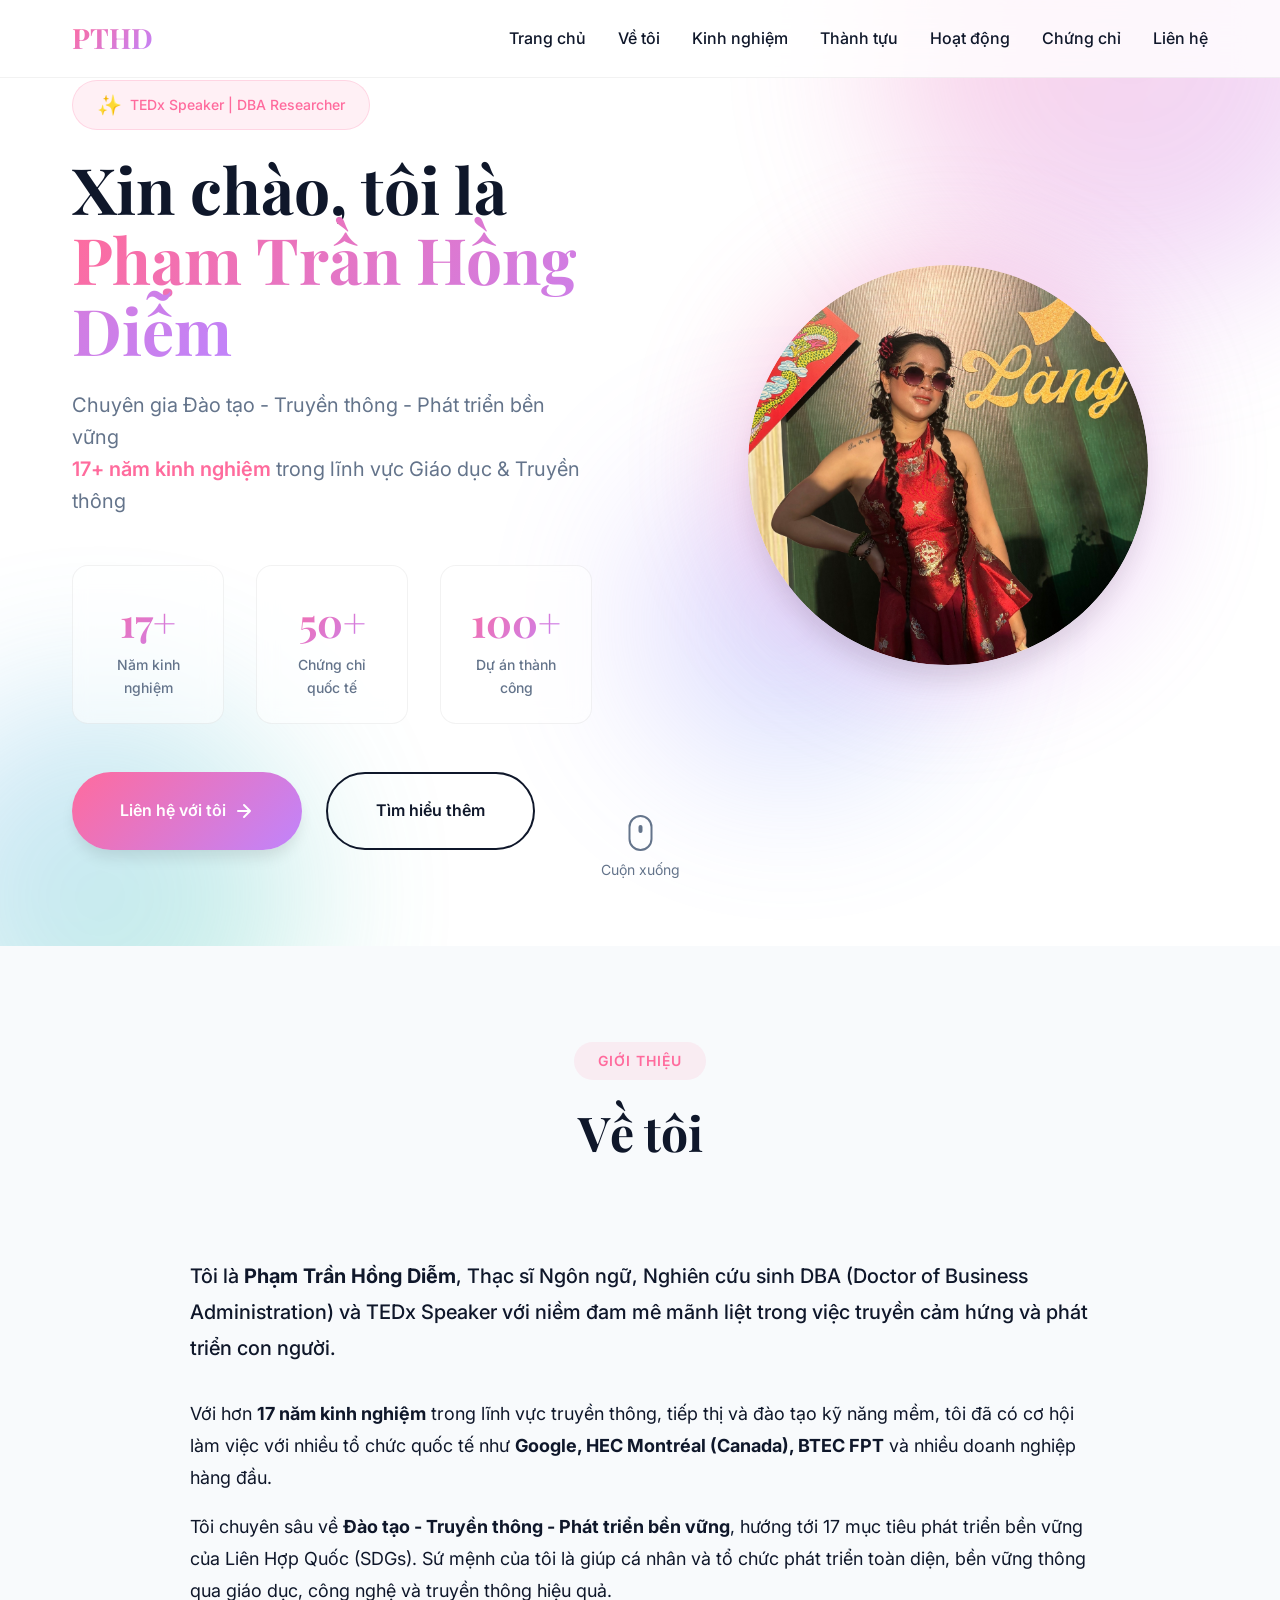
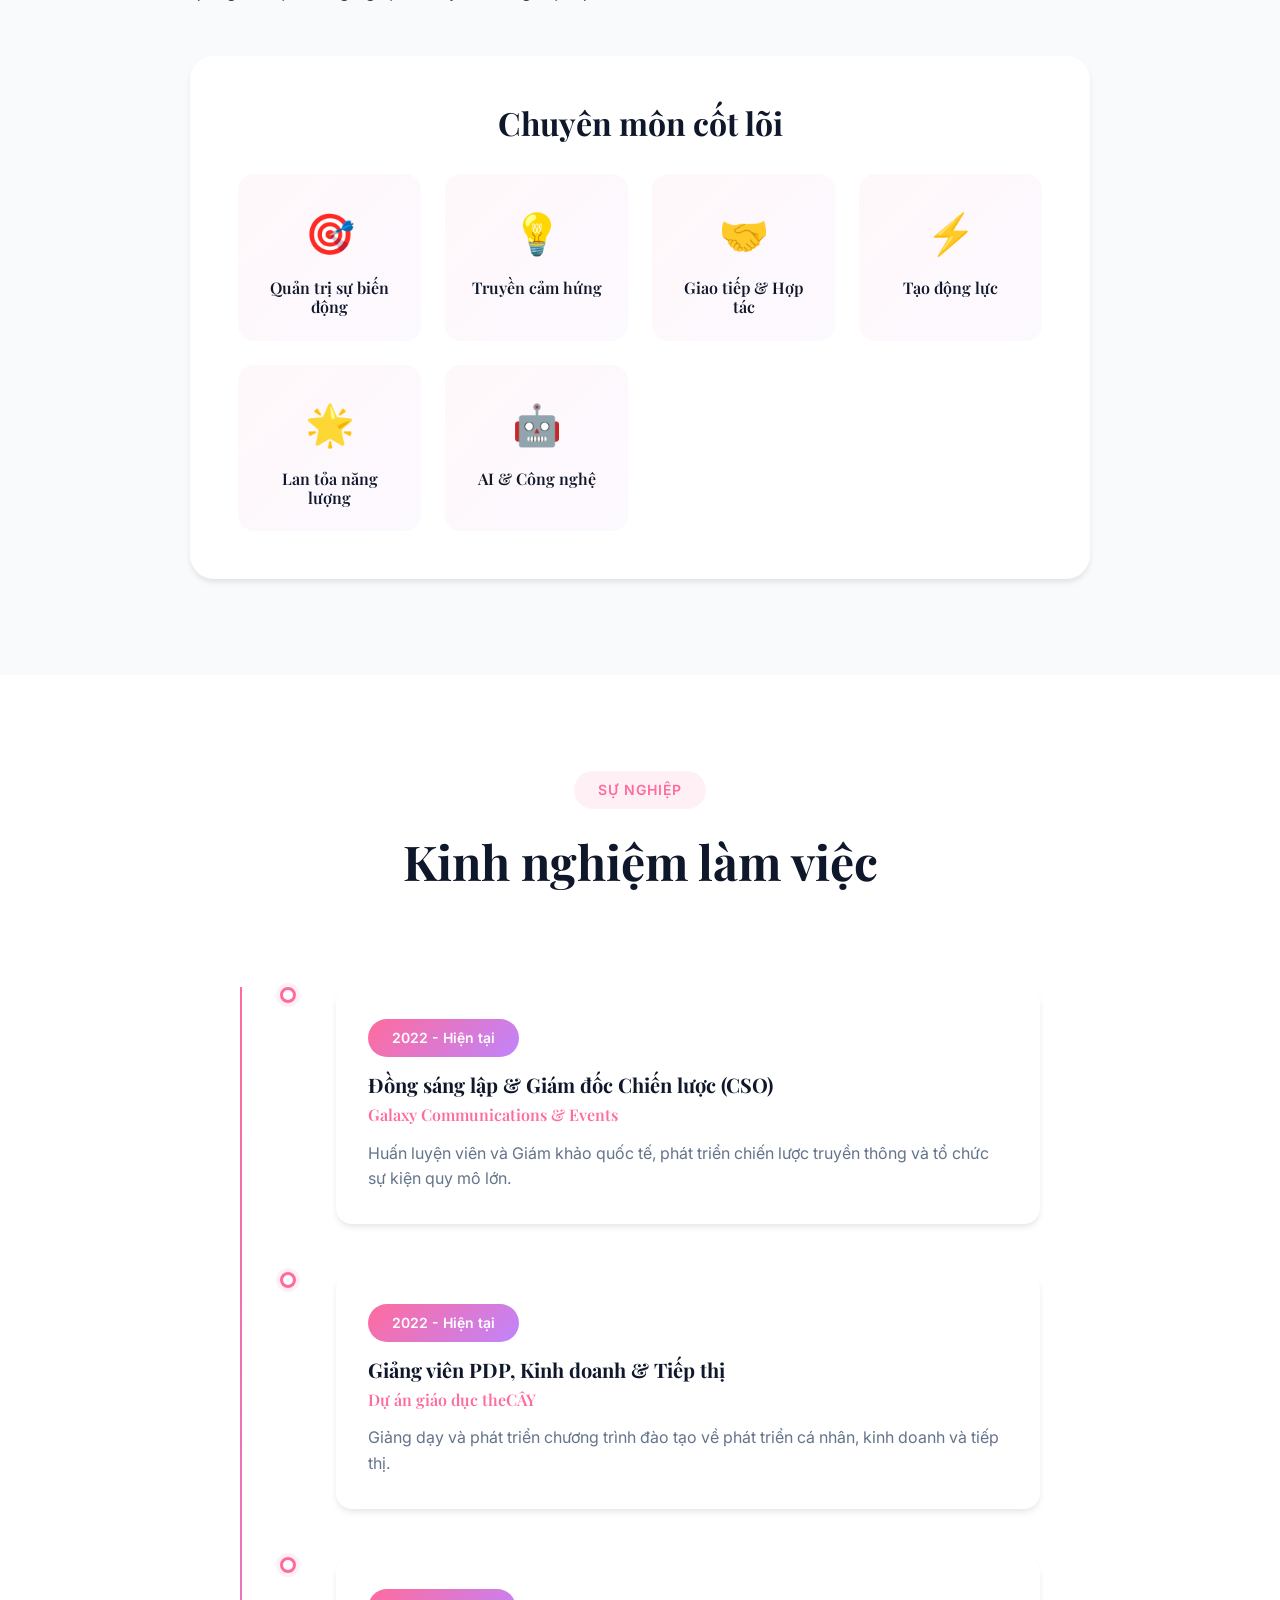
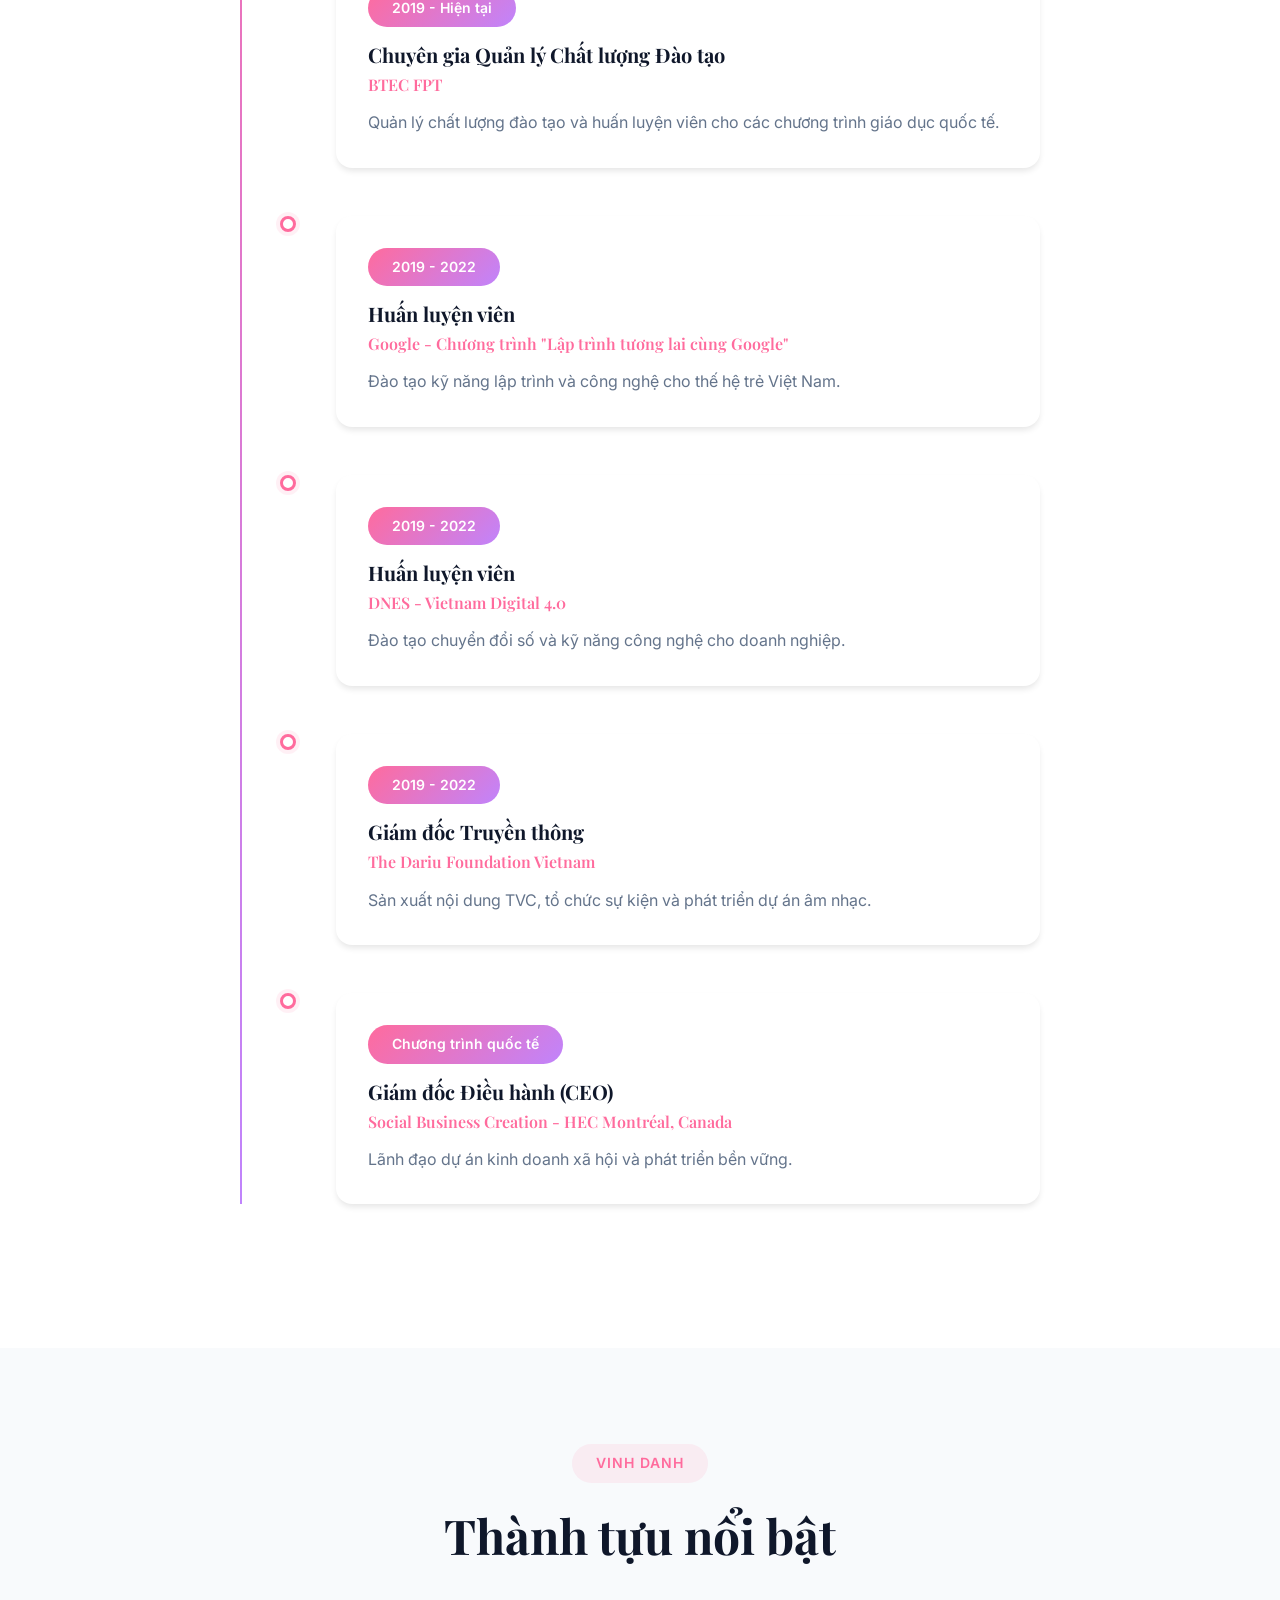
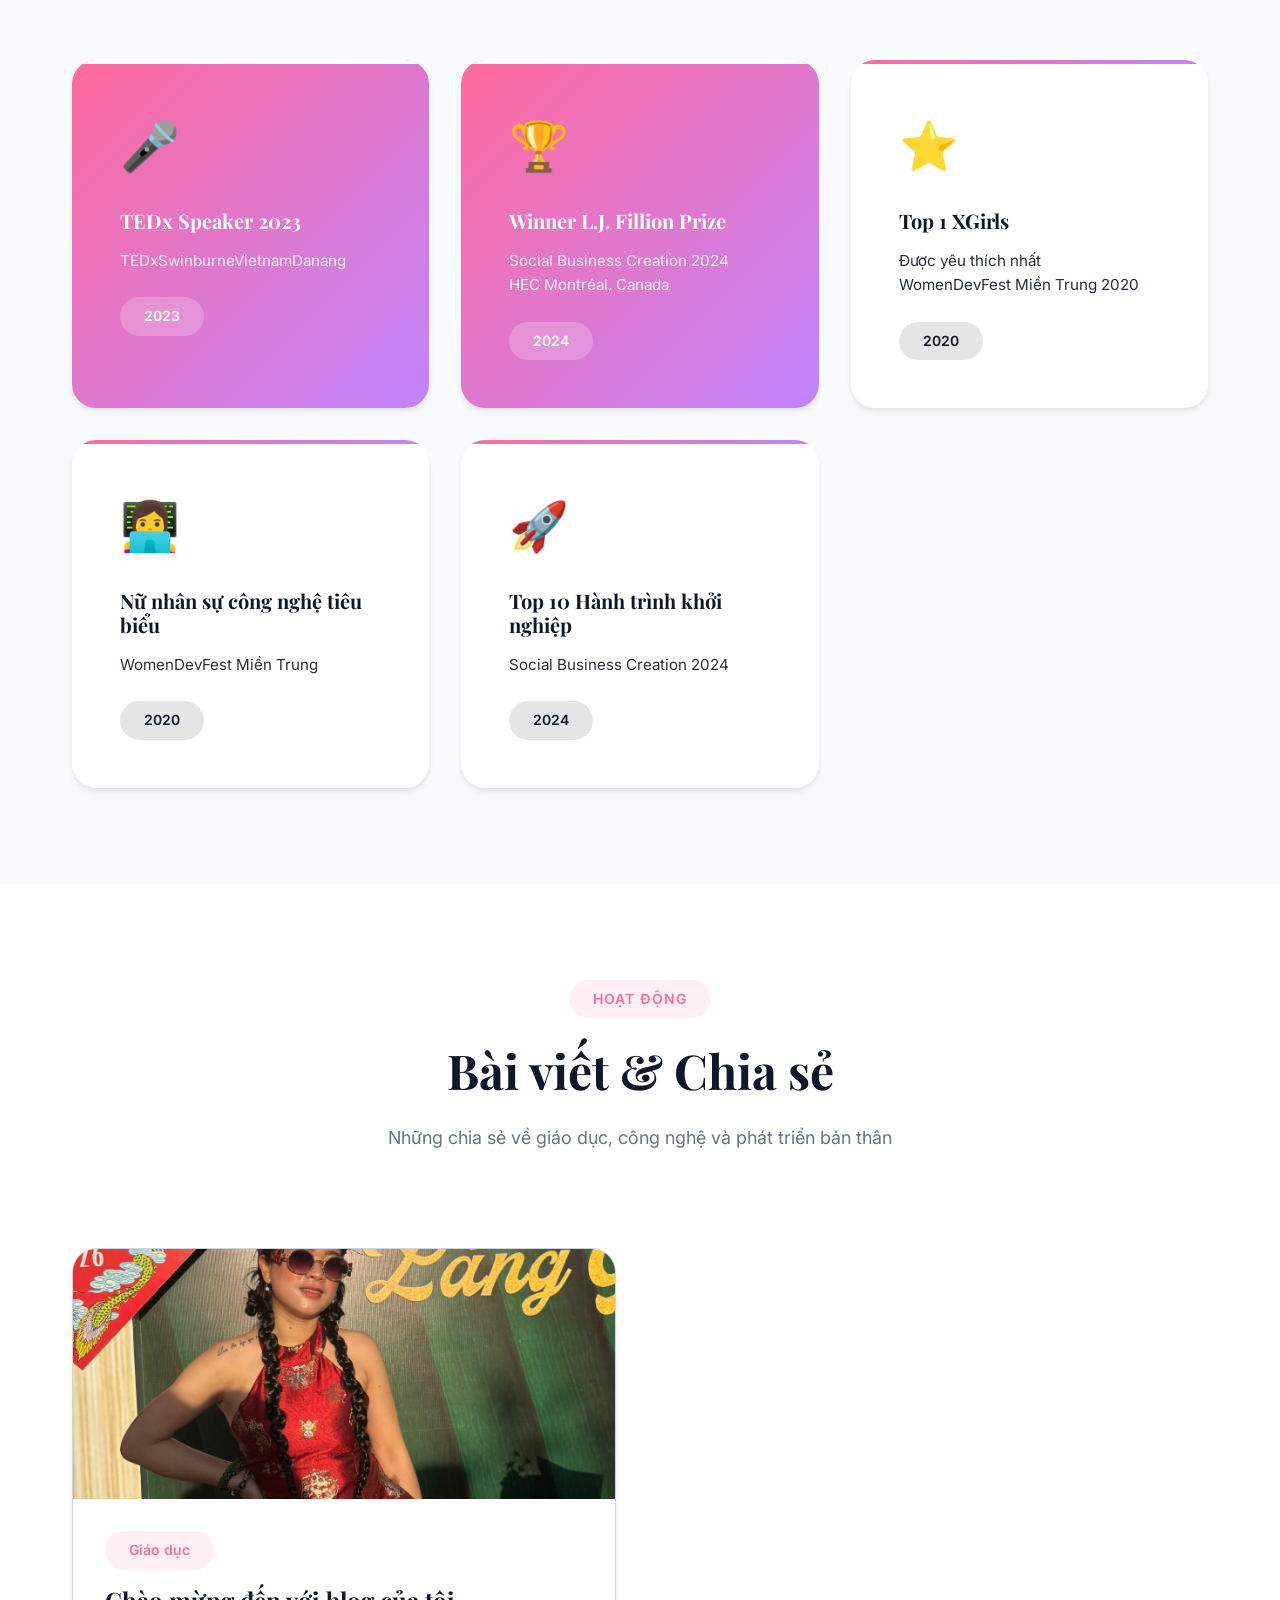
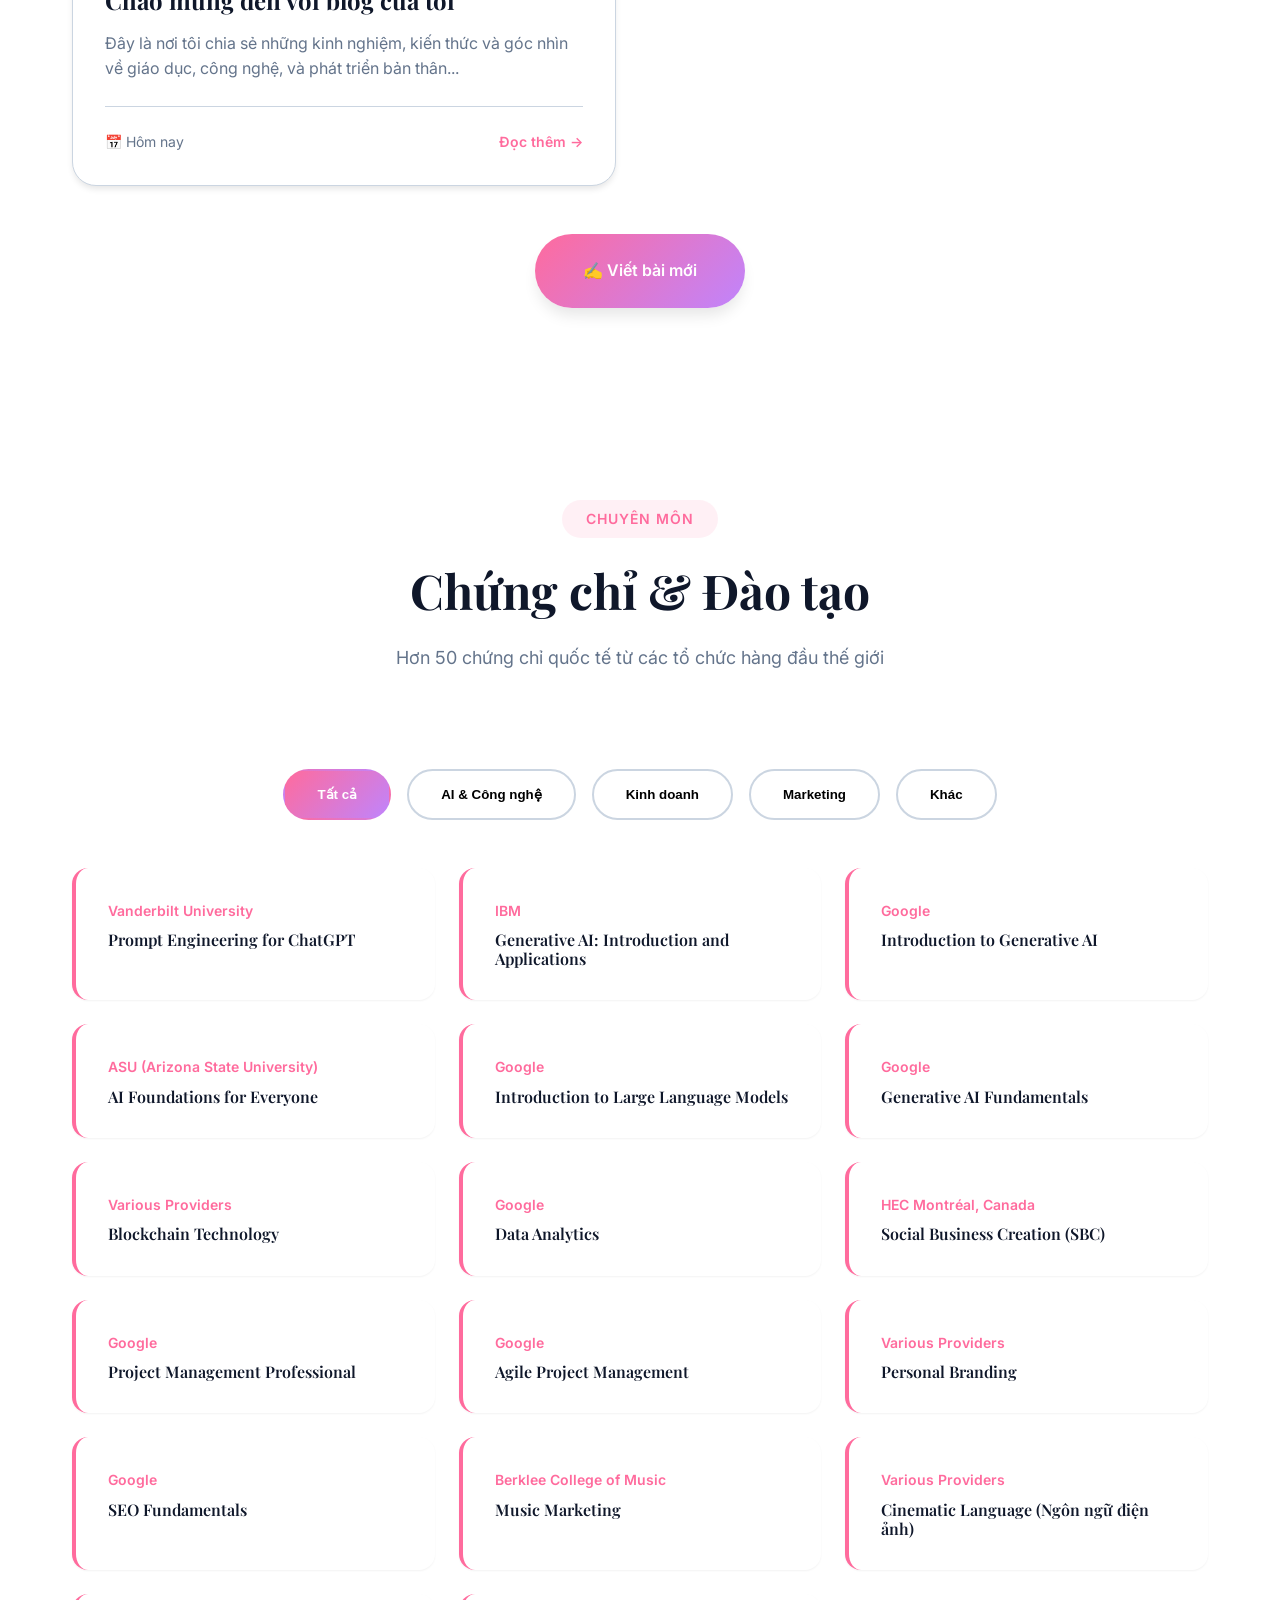
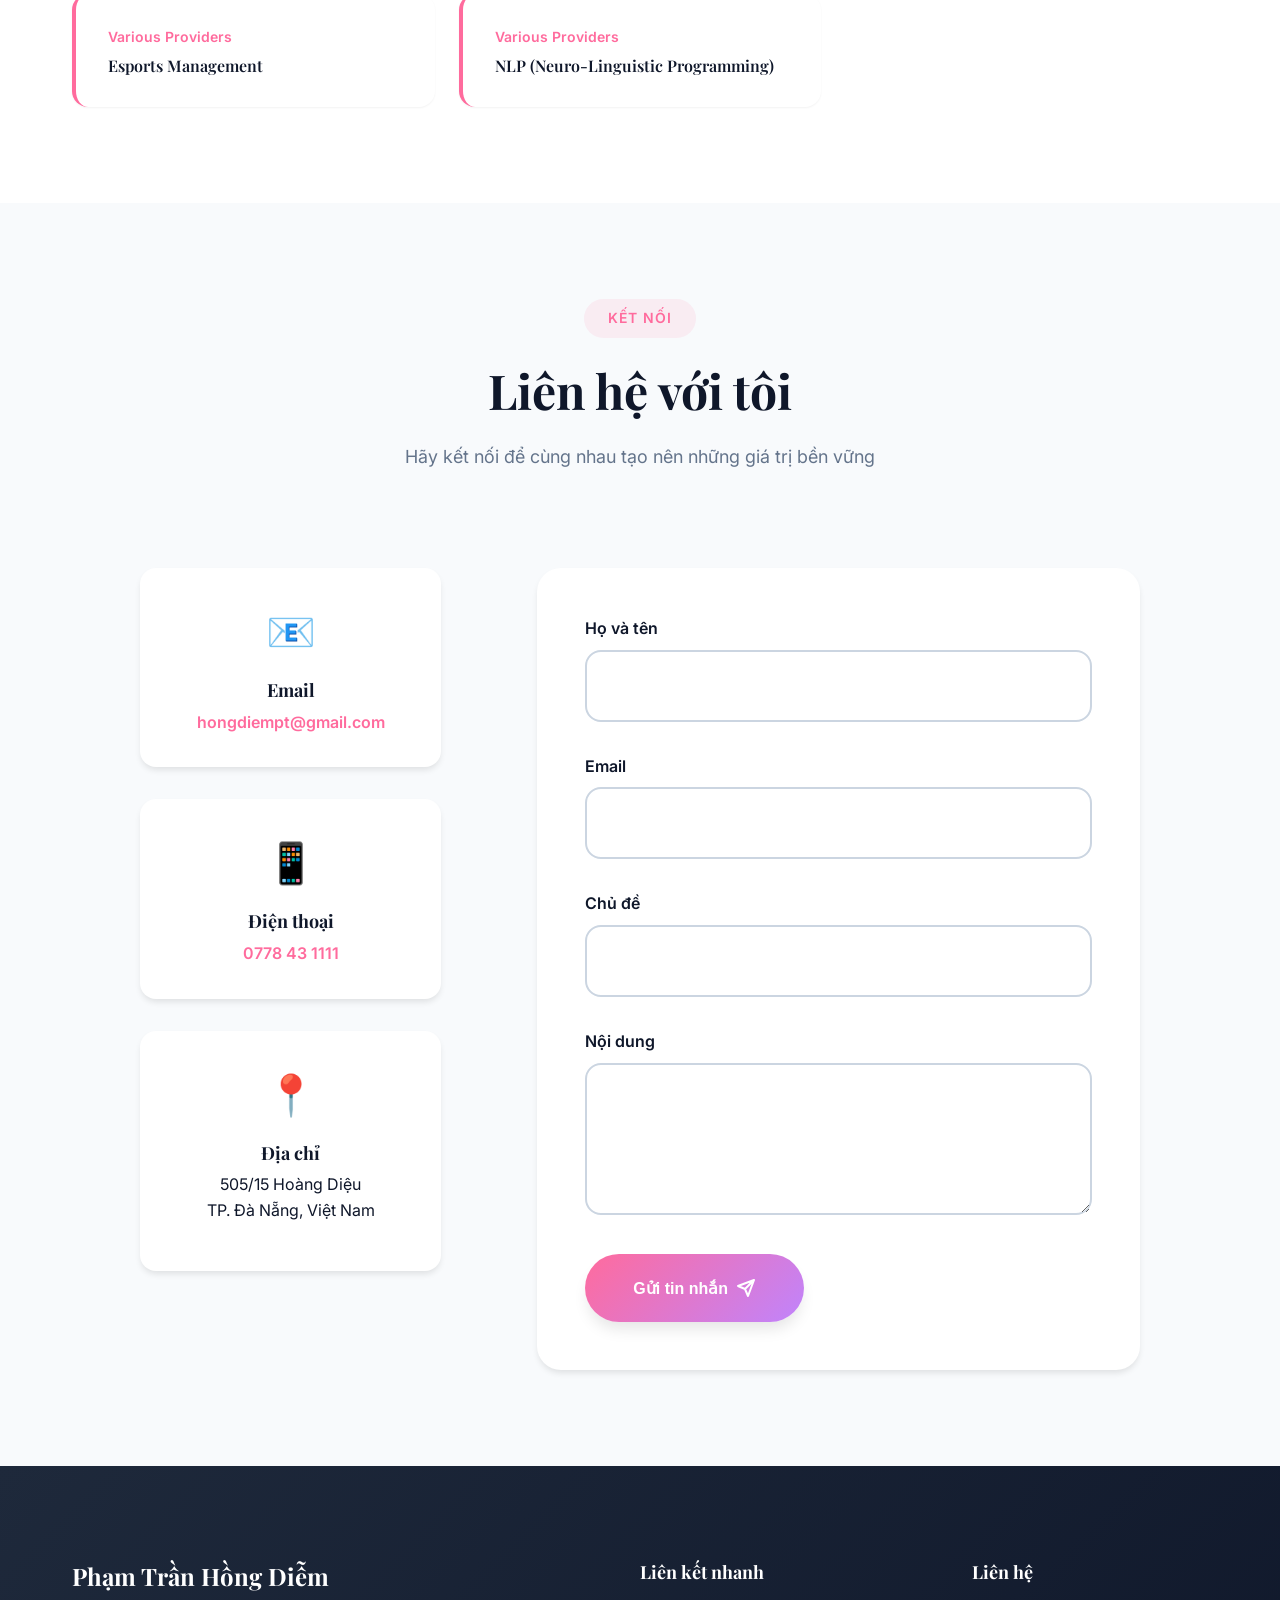
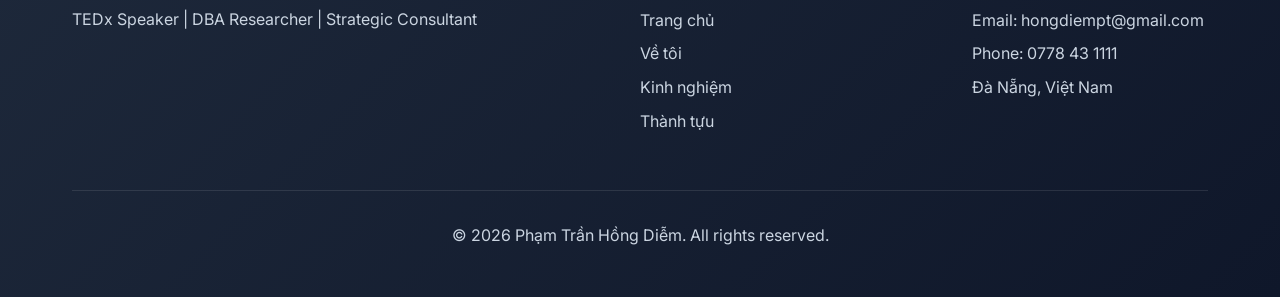
==== commit ee41a7c8: "Change profile photo filename from .png to .jpg" ====
--- a/index.html
+++ b/index.html
@@ -92,7 +92,7 @@
                 <div class="image-wrapper">
                     <div class="image-glow"></div>
                     <div class="profile-placeholder">
-                        <img src="images/profile_photo.png" alt="Phạm Trần Hồng Diễm" class="profile-img">
+                        <img src="images/profile_photo.jpg" alt="Phạm Trần Hồng Diễm" class="profile-img">
                     </div>
                 </div>
             </div>
@@ -294,7 +294,7 @@
                 <!-- Blog posts will be loaded dynamically -->
                 <div class="blog-card">
                     <div class="blog-thumbnail">
-                        <img src="images/profile_photo.png" alt="Blog post">
+                        <img src="images/profile_photo.jpg" alt="Blog post">
                     </div>
                     <div class="blog-content">
                         <span class="blog-category">Giáo dục</span>
@@ -499,4 +499,4 @@
     <script src="script.js"></script>
 </body>
 
-</html>+</html>
